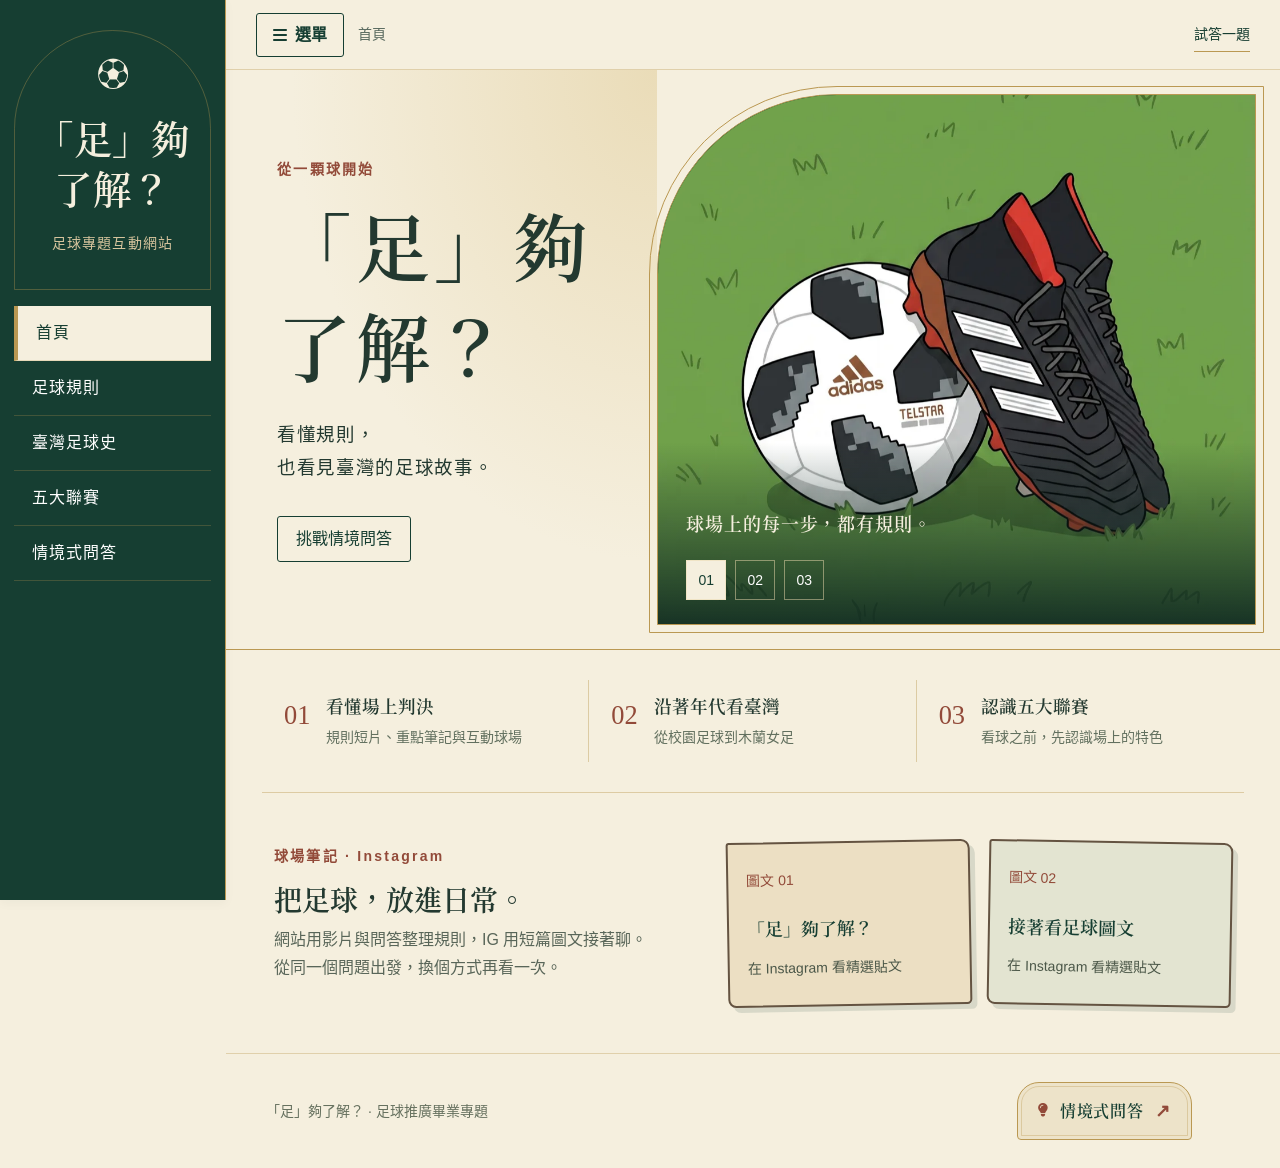
==== docs/index.html @ 2386d9ee "Add files via upload" ====
<!doctype html><html lang="zh-Hant"><head><meta charset="utf-8"><meta name="viewport" content="width=device-width, initial-scale=1"><meta name="description" content="「足」夠了解？足球專題互動網站：規則影片、互動球場、臺灣足球史、五大聯賽與情境式問答。"><meta name="theme-color" content="#163e32"><title>「足」夠了解？｜足球專題互動網站</title><link rel="icon" type="image/svg+xml" href="data:image/svg+xml,%3Csvg xmlns='http://www.w3.org/2000/svg' viewBox='0 0 32 32'%3E%3Crect width='32' height='32' rx='8' fill='%23163e32'/%3E%3Ccircle cx='16' cy='16' r='11' fill='%23f5efde'/%3E%3Cpath d='m16 10 6 4-2 7h-8l-2-7z' fill='%23163e32'/%3E%3C/svg%3E"><link rel="stylesheet" href="assets/bootstrap.min.css"><link rel="stylesheet" href="assets/fontawesome.min.css"><link rel="stylesheet" href="styles.css"></head><body><a class="skip-link" href="#main-content">跳到主要內容</a><div class="d-flex" id="wrapper">
  <div class="bg-football-green text-white shadow-lg" id="sidebar-wrapper" aria-label="主要導覽">
    <a class="sidebar-heading" href="#home"><span class="brand-icon" aria-hidden="true">⚽</span><span class="brand-title">「足」夠<br>了解？</span><span class="brand-caption">足球專題互動網站</span></a>
    <div class="list-group list-group-flush my-3">
      <a href="#home" class="list-group-item list-group-item-action bg-transparent text-white active-nav" onclick="showPage('home')">首頁</a>
      <a href="#rules" class="list-group-item list-group-item-action bg-transparent text-white" onclick="showPage('rules')">足球規則</a>
      <a href="#history" class="list-group-item list-group-item-action bg-transparent text-white" onclick="showPage('history')">臺灣足球史</a>
      <a href="#leagues" class="list-group-item list-group-item-action bg-transparent text-white" onclick="showPage('leagues')">五大聯賽</a>
      <a href="#game" class="list-group-item list-group-item-action bg-transparent text-white" onclick="showPage('game')">情境式問答</a>
    </div>
  </div>
 
  <div id="page-content-wrapper" class="w-100 bg-light-gray relative-wrap">
    
    <nav class="navbar navbar-light bg-white px-3 sticky-top topbar" aria-label="頁面工具">
      <button class="btn btn-outline-success rounded-pill px-4 fw-bold" id="menu-toggle" aria-controls="sidebar-wrapper" aria-expanded="false">
        <i class="fa-solid fa-bars me-2"></i>選單
      </button><span id="pageLabel" class="page-label">首頁</span><a href="#game" class="top-quiz" onclick="showPage('game')">試答一題</a>
    </nav>
 
    <main class="main-content" id="main-content">
      
      <section id="home" class="page-section active">
<div class="home-hero">
  <div class="hero-copy"><span class="eyebrow">從一顆球開始</span><h1>「足」夠<br>了解？</h1><p>看懂規則，<br>也看見臺灣的足球故事。</p><div class="hero-actions"><button class="btn btn-outline-success" onclick="showPage('game')">挑戰情境問答</button></div></div>
  <div class="hero-picture"><div id="heroCarousel" class="carousel slide carousel-fade" data-bs-interval="5500"><div class="carousel-inner">
    <div class="carousel-item active"><img src="assets/hero1.webp" class="hero-slide-image" alt="草地上的黑色球鞋與足球插畫" fetchpriority="high"></div>
    <div class="carousel-item"><img src="assets/hero2.webp" class="hero-slide-image" alt="藍色球鞋踩在足球上的插畫"></div>
    <div class="carousel-item"><img src="assets/hero3.webp" class="hero-slide-image" alt="草地上的白色球門插畫"></div>
  </div></div><div class="hero-caption"><span>球場上的每一步，都有規則。</span><div class="carousel-tools"><div class="carousel-dots"><button data-bs-target="#heroCarousel" data-bs-slide-to="0" class="active" aria-label="首頁圖片 1" aria-current="true">01</button><button data-bs-target="#heroCarousel" data-bs-slide-to="1" aria-label="首頁圖片 2">02</button><button data-bs-target="#heroCarousel" data-bs-slide-to="2" aria-label="首頁圖片 3">03</button></div></div></div></div>
</div>
<div class="home-paths"><a href="#rules" onclick="showPage('rules')"><span class="path-no">01</span><div><h2>看懂場上判決</h2><p>規則短片、重點筆記與互動球場</p></div></a><a href="#history" onclick="showPage('history')"><span class="path-no">02</span><div><h2>沿著年代看臺灣</h2><p>從校園足球到木蘭女足</p></div></a><a href="#leagues" onclick="showPage('leagues')"><span class="path-no">03</span><div><h2>認識五大聯賽</h2><p>看球之前，先認識場上的特色</p></div></a></div>
<div class="ig-bridge"><div><span class="eyebrow">球場筆記 · Instagram</span><h2>把足球，放進日常。</h2><p>網站用影片與問答整理規則，IG 用短篇圖文接著聊。<br>從同一個問題出發，換個方式再看一次。</p></div><div class="ig-links"><a href="https://www.instagram.com/p/DaiGUNulTUC/" target="_blank" rel="noopener noreferrer"><span class="ig-index">圖文 01</span><strong>「足」夠了解？</strong><span>在 Instagram 看精選貼文</span></a><a href="https://www.instagram.com/p/DbLVfuPE6cw/" target="_blank" rel="noopener noreferrer"><span class="ig-index">圖文 02</span><strong>接著看足球圖文</strong><span>在 Instagram 看精選貼文</span></a></div></div>
</section>
<section id="rules" class="page-section container-fluid p-4" style="display: none;">
        <div class="section-header hover-float">
          <h2 tabindex="-1" class="fw-bold mb-0 text-white"><i class="fa-solid fa-scale-balanced me-2"></i>足球規則</h2>
        </div>
        
        <p class="section-intro">先看一段影片，再到球場上找出規則的位置。</p><h5 class="fw-bold text-success mb-3 mt-2"><i class="fa-solid fa-photo-film me-2"></i>1 分鐘看懂足球規則</h5>
        
        <div class="accordion mb-5 shadow-sm rounded-4 hover-float" id="videoAccordion">
          
          <div class="accordion-item border-0 border-bottom">
            <h2 class="accordion-header">
              <button class="accordion-button fw-bold text-dark bg-white" type="button" data-bs-toggle="collapse" data-bs-target="#collapseOne">
                <i class="fa-solid fa-map me-2 text-success"></i> 主題一：場地與足球
              </button>
            </h2>
            <div id="collapseOne" class="accordion-collapse collapse show" data-bs-parent="#videoAccordion">
              <div class="accordion-body bg-light-gray p-4">
                <div class="row row-cols-1 row-cols-md-2 row-cols-lg-3 g-3">
                  <div class="col">
                    <div class="card h-100 shadow-sm video-card border-0 rounded-4" role="button" tabindex="0" aria-label="播放 1. 比賽場地" onclick="openVideoModal('1. 比賽場地', '_2Eq6lJ6uBM')">
                      <div class="card-body text-center"><i class="fa-solid fa-play-circle fs-1 text-success mb-2"></i><h6 class="fw-bold mb-0">1. 比賽場地</h6><small class="text-muted">1分鐘看懂足球場</small></div>
                    </div>
                  </div>
                  <div class="col">
                    <div class="card h-100 shadow-sm video-card border-0 rounded-4" role="button" tabindex="0" aria-label="播放 2. 足球" onclick="openVideoModal('2. 足球', 'ewoiMRdSmOo')">
                      <div class="card-body text-center"><i class="fa-solid fa-play-circle fs-1 text-success mb-2"></i><h6 class="fw-bold mb-0">2. 足球</h6><small class="text-muted">這顆球的祕密</small></div>
                    </div>
                  </div>
                </div>
              </div>
            </div>
          </div>

          <div class="accordion-item border-0 border-bottom">
            <h2 class="accordion-header">
              <button class="accordion-button collapsed fw-bold text-dark bg-white" type="button" data-bs-toggle="collapse" data-bs-target="#collapseTwo">
                <i class="fa-solid fa-shirt me-2 text-success"></i> 主題二：球員與裝備
              </button>
            </h2>
            <div id="collapseTwo" class="accordion-collapse collapse" data-bs-parent="#videoAccordion">
              <div class="accordion-body bg-light-gray p-4">
                <div class="row row-cols-1 row-cols-md-2 row-cols-lg-3 g-3">
                  <div class="col"><div class="card h-100 shadow-sm video-card border-0 rounded-4" role="button" tabindex="0" aria-label="播放 3. 球員" onclick="openVideoModal('3. 球員', 'neazaxCd-M4')"><div class="card-body text-center"><i class="fa-solid fa-play-circle fs-1 text-success mb-2"></i><h6 class="fw-bold mb-0">3. 球員</h6><small class="text-muted">新手上場不尷尬</small></div></div></div>
                  <div class="col"><div class="card h-100 shadow-sm video-card border-0 rounded-4" role="button" tabindex="0" aria-label="播放 4. 球員裝備" onclick="openVideoModal('4. 球員裝備', 'XsOPO-wbRqY')"><div class="card-body text-center"><i class="fa-solid fa-play-circle fs-1 text-success mb-2"></i><h6 class="fw-bold mb-0">4. 球員裝備</h6><small class="text-muted">上場穿什麼</small></div></div></div>
                </div>
              </div>
            </div>
          </div>

          <div class="accordion-item border-0 border-bottom">
            <h2 class="accordion-header">
              <button class="accordion-button collapsed fw-bold text-dark bg-white" type="button" data-bs-toggle="collapse" data-bs-target="#collapseThree">
                <i class="fa-solid fa-stopwatch me-2 text-success"></i> 主題三：裁判與時間
              </button>
            </h2>
            <div id="collapseThree" class="accordion-collapse collapse" data-bs-parent="#videoAccordion">
              <div class="accordion-body bg-light-gray p-4">
                <div class="row row-cols-1 row-cols-md-2 row-cols-lg-3 g-3">
                  <div class="col"><div class="card h-100 shadow-sm video-card border-0 rounded-4" role="button" tabindex="0" aria-label="播放 5. 裁判" onclick="openVideoModal('5. 裁判', 'mAEIoRm60z4')"><div class="card-body text-center"><i class="fa-solid fa-play-circle fs-1 text-success mb-2"></i><h6 class="fw-bold mb-0">5. 裁判</h6><small class="text-muted">足球判官新規定</small></div></div></div>
                  <div class="col"><div class="card h-100 shadow-sm video-card border-0 rounded-4" role="button" tabindex="0" aria-label="播放 6. 其他賽事執法人員" onclick="openVideoModal('6. 其他賽事執法人員', 'raYIKsclevo')"><div class="card-body text-center"><i class="fa-solid fa-play-circle fs-1 text-success mb-2"></i><h6 class="fw-bold mb-0">6. 其他執法人員</h6><small class="text-muted">超級智囊團</small></div></div></div>
                  <div class="col"><div class="card h-100 shadow-sm video-card border-0 rounded-4" role="button" tabindex="0" aria-label="播放 7. 比賽時間" onclick="openVideoModal('7. 比賽時間', 'Qyk5Wv8RpJg')"><div class="card-body text-center"><i class="fa-solid fa-play-circle fs-1 text-success mb-2"></i><h6 class="fw-bold mb-0">7. 比賽時間</h6><small class="text-muted">不只 90 分鐘？</small></div></div></div>
                </div>
              </div>
            </div>
          </div>

          <div class="accordion-item border-0 border-bottom">
            <h2 class="accordion-header">
              <button class="accordion-button collapsed fw-bold text-dark bg-white" type="button" data-bs-toggle="collapse" data-bs-target="#collapseFour">
                <i class="fa-solid fa-trophy me-2 text-success"></i> 主題四：比賽進行與勝負
              </button>
            </h2>
            <div id="collapseFour" class="accordion-collapse collapse" data-bs-parent="#videoAccordion">
              <div class="accordion-body bg-light-gray p-4">
                <div class="row row-cols-1 row-cols-md-2 row-cols-lg-3 g-3">
                  <div class="col"><div class="card h-100 shadow-sm video-card border-0 rounded-4" role="button" tabindex="0" aria-label="播放 8. 開始與重開比賽" onclick="openVideoModal('8. 開始與重開比賽', 'AP3VnRGNn5c')"><div class="card-body text-center"><i class="fa-solid fa-play-circle fs-1 text-success mb-2"></i><h6 class="fw-bold mb-0">8. 重開比賽</h6><small class="text-muted">足球怎麼開始</small></div></div></div>
                  <div class="col"><div class="card h-100 shadow-sm video-card border-0 rounded-4" role="button" tabindex="0" aria-label="播放 9. 球在比賽中及外" onclick="openVideoModal('9. 球在比賽中及外', 'HsHl4lugo6k')"><div class="card-body text-center"><i class="fa-solid fa-play-circle fs-1 text-success mb-2"></i><h6 class="fw-bold mb-0">9. 判定出界</h6><small class="text-muted">這球出界了沒？</small></div></div></div>
                  <div class="col"><div class="card h-100 shadow-sm video-card border-0 rounded-4" role="button" tabindex="0" aria-label="播放 10. 決定勝負" onclick="openVideoModal('10. 決定勝負', 'kEPbnlkJhuY')"><div class="card-body text-center"><i class="fa-solid fa-play-circle fs-1 text-success mb-2"></i><h6 class="fw-bold mb-0">10. 決定勝負</h6><small class="text-muted">刺激 PK 大戰</small></div></div></div>
                </div>
              </div>
            </div>
          </div>

          <div class="accordion-item border-0 border-bottom">
            <h2 class="accordion-header">
              <button class="accordion-button collapsed fw-bold text-dark bg-white" type="button" data-bs-toggle="collapse" data-bs-target="#collapseFive">
                <i class="fa-solid fa-hand-paper me-2 text-success"></i> 主題五：越位與犯規
              </button>
            </h2>
            <div id="collapseFive" class="accordion-collapse collapse" data-bs-parent="#videoAccordion">
              <div class="accordion-body bg-light-gray p-4">
                <div class="row row-cols-1 row-cols-md-2 row-cols-lg-3 g-3">
                  <div class="col"><div class="card h-100 shadow-sm video-card border-0 rounded-4" role="button" tabindex="0" aria-label="播放 11. 越位" onclick="openVideoModal('11. 越位', 'AI_DgLz_jFY')"><div class="card-body text-center"><i class="fa-solid fa-play-circle fs-1 text-success mb-2"></i><h6 class="fw-bold mb-0">11. 越位</h6><small class="text-muted">挑戰最難規則</small></div></div></div>
                  <div class="col"><div class="card h-100 shadow-sm video-card border-0 rounded-4" role="button" tabindex="0" aria-label="播放 12. 犯規及不正當行為" onclick="openVideoModal('12. 犯規及不正當行為', 'qVHbpXZaw1w')"><div class="card-body text-center"><i class="fa-solid fa-play-circle fs-1 text-success mb-2" aria-hidden="true"></i><h6 class="fw-bold mb-0">12. 犯規及不正當行為</h6><small class="text-muted">犯規與紅黃牌</small></div></div></div>
                </div>
              </div>
            </div>
          </div>

          <div class="accordion-item border-0 rounded-4">
            <h2 class="accordion-header">
              <button class="accordion-button collapsed fw-bold text-dark bg-white" type="button" data-bs-toggle="collapse" data-bs-target="#collapseSix">
                <i class="fa-solid fa-bullseye me-2 text-success"></i> 主題六：定點球與重啟
              </button>
            </h2>
            <div id="collapseSix" class="accordion-collapse collapse" data-bs-parent="#videoAccordion">
              <div class="accordion-body bg-light-gray p-4">
                <div class="row row-cols-1 row-cols-md-2 row-cols-lg-3 g-3">
                  <div class="col"><div class="card h-100 shadow-sm video-card border-0 rounded-4" role="button" tabindex="0" aria-label="播放 13. 自由球" onclick="openVideoModal('13. 自由球', 'Zl8kivUPk8E')"><div class="card-body text-center"><i class="fa-solid fa-play-circle fs-1 text-success mb-2" aria-hidden="true"></i><h6 class="fw-bold mb-0">13. 自由球</h6><small class="text-muted">直接與間接自由球</small></div></div></div>
                  <div class="col"><div class="card h-100 shadow-sm video-card border-0 rounded-4" role="button" tabindex="0" aria-label="播放 14. 罰球點球" onclick="openVideoModal('14. 罰球點球', 'W3KJwuEmz2k')"><div class="card-body text-center"><i class="fa-solid fa-play-circle fs-1 text-success mb-2" aria-hidden="true"></i><h6 class="fw-bold mb-0">14. 罰球點球</h6><small class="text-muted">禁區內的判決</small></div></div></div>
                  <div class="col"><div class="card h-100 shadow-sm video-card border-0 rounded-4" role="button" tabindex="0" aria-label="播放 15. 擲球入場" onclick="openVideoModal('15. 擲球入場', 'SMiKiETswpM')"><div class="card-body text-center"><i class="fa-solid fa-play-circle fs-1 text-success mb-2" aria-hidden="true"></i><h6 class="fw-bold mb-0">15. 擲球入場</h6><small class="text-muted">邊線外重新開球</small></div></div></div>
                  <div class="col"><div class="card h-100 shadow-sm video-card border-0 rounded-4" role="button" tabindex="0" aria-label="播放 16. 球門球" onclick="openVideoModal('16. 球門球', 'FejpZNqzoKg')"><div class="card-body text-center"><i class="fa-solid fa-play-circle fs-1 text-success mb-2" aria-hidden="true"></i><h6 class="fw-bold mb-0">16. 球門球</h6><small class="text-muted">球門區的重啟</small></div></div></div>
                  <div class="col"><div class="card h-100 shadow-sm video-card border-0 rounded-4" role="button" tabindex="0" aria-label="播放 17. 角球" onclick="openVideoModal('17. 角球', 'r2MOkjPDzyY')"><div class="card-body text-center"><i class="fa-solid fa-play-circle fs-1 text-success mb-2" aria-hidden="true"></i><h6 class="fw-bold mb-0">17. 角球</h6><small class="text-muted">角球區的進攻</small></div></div></div>
                </div>
              </div>
            </div>
          </div>
          
        </div>

        <h5 id="interactive-pitch" tabindex="-1" class="fw-bold text-success mb-4 mt-5"><i class="fa-solid fa-map-location-dot me-2"></i>互動球場：點選位置，看看規則</h5>
        <div class="row g-4 align-items-center mb-5 hover-float">
          <div class="col-lg-7">
            <div class="pitch-container shadow-sm rounded-4 overflow-hidden border border-4 border-white position-relative" style="background-color: var(--football-green);">
              <svg viewBox="0 0 120 80" class="w-100 h-100" style="display: block;">
                <rect x="2" y="2" width="116" height="76" fill="rgba(255,255,255,0.05)" stroke="white" stroke-width="0.5" class="interactive-zone" data-zone="touchline"/>
                <line x1="60" y1="2" x2="60" y2="78" stroke="white" stroke-width="0.5" />
                <circle cx="60" cy="40" r="9.15" fill="rgba(255,255,255,0.15)" stroke="white" stroke-width="0.5" class="interactive-zone" data-zone="center-circle" />
                <circle cx="60" cy="40" r="0.5" fill="white" />
                <rect x="2" y="20" width="16.5" height="40" fill="rgba(255,255,255,0.1)" stroke="white" stroke-width="0.5" class="interactive-zone" data-zone="penalty-area" />
                <rect x="2" y="31" width="5.5" height="18" fill="rgba(255,255,255,0.2)" stroke="white" stroke-width="0.5" class="interactive-zone" data-zone="goal-area" />
                <circle cx="11" cy="40" r="0.5" fill="white" />
                <path d="M 18.5 31.5 A 9.15 9.15 0 0 1 18.5 48.5" fill="rgba(255,255,255,0.08)" stroke="white" stroke-width="0.5" class="interactive-zone" data-zone="penalty-arc" />
                <rect x="101.5" y="20" width="16.5" height="40" fill="rgba(255,255,255,0.1)" stroke="white" stroke-width="0.5" class="interactive-zone" data-zone="penalty-area" />
                <rect x="112.5" y="31" width="5.5" height="18" fill="rgba(255,255,255,0.2)" stroke="white" stroke-width="0.5" class="interactive-zone" data-zone="goal-area" />
                <circle cx="109" cy="40" r="0.5" fill="white" />
                <path d="M 101.5 31.5 A 9.15 9.15 0 0 0 101.5 48.5" fill="rgba(255,255,255,0.08)" stroke="white" stroke-width="0.5" class="interactive-zone" data-zone="penalty-arc" />
                <path d="M 2 5 A 3 3 0 0 0 5 2" fill="rgba(255,255,255,0.2)" stroke="white" stroke-width="0.5" class="interactive-zone" data-zone="corner" />
                <path d="M 115 2 A 3 3 0 0 0 118 5" fill="rgba(255,255,255,0.2)" stroke="white" stroke-width="0.5" class="interactive-zone" data-zone="corner" />
                <path d="M 118 75 A 3 3 0 0 0 115 78" fill="rgba(255,255,255,0.2)" stroke="white" stroke-width="0.5" class="interactive-zone" data-zone="corner" />
                <path d="M 5 78 A 3 3 0 0 0 2 75" fill="rgba(255,255,255,0.2)" stroke="white" stroke-width="0.5" class="interactive-zone" data-zone="corner" />
                
                <circle cx="5" cy="40" r="3" class="interactive-zone player-node node-gk" data-zone="goalkeeper" />
                <circle cx="25" cy="40" r="3" class="interactive-zone player-node node-def" data-zone="defender" />
                <circle cx="25" cy="20" r="3" class="interactive-zone player-node node-def" data-zone="defender" />
                <circle cx="25" cy="60" r="3" class="interactive-zone player-node node-def" data-zone="defender" />
                <circle cx="45" cy="40" r="3" class="interactive-zone player-node node-mid" data-zone="midfielder" />
                <circle cx="45" cy="20" r="3" class="interactive-zone player-node node-mid" data-zone="midfielder" />
                <circle cx="45" cy="60" r="3" class="interactive-zone player-node node-mid" data-zone="midfielder" />
                <circle cx="75" cy="40" r="3" class="interactive-zone player-node node-fwd" data-zone="forward" />
                <circle cx="70" cy="25" r="3" class="interactive-zone player-node node-fwd" data-zone="forward" />
                <circle cx="70" cy="55" r="3" class="interactive-zone player-node node-fwd" data-zone="forward" />
                <circle cx="60" cy="78" r="3" class="interactive-zone player-node node-referee" data-zone="referee" />
              </svg>
            </div>
          </div>
          <div class="col-lg-5">
            <div class="card border-0 shadow-sm rounded-4 h-100 bg-white" style="min-height: 300px;">
              <div class="card-body p-4 p-md-5 d-flex flex-column justify-content-center text-center transition-all" id="pitchInfoCard">
                <i class="fa-solid fa-hand-pointer text-success mb-3 pulse-icon" style="font-size: 3.5rem; opacity: 0.6;"></i>
                <h4 class="fw-bold text-dark mb-3">點擊解鎖專屬規則影音</h4>
                <p class="text-muted">點擊左側球場任意區域，我不僅會告訴你規則，還會為你準備好對應的解析影片喔！</p>
              </div>
            </div>
          </div>
        </div>

        <div class="d-flex justify-content-end mt-5 pt-3 border-top border-success border-opacity-25">
          <button class="btn btn-outline-success btn-lg rounded-pill px-5 fw-bold shadow-sm hover-float" onclick="showPage('history')">
            前往：臺灣足球史 
          </button>
        </div>
      </section>
 
      <section id="history" class="page-section container-fluid p-4" style="display: none;">
        <div class="section-header hover-float">
          <h2 tabindex="-1" class="fw-bold mb-0 text-white"><i class="fa-solid fa-clock-rotate-left me-2"></i>臺灣足球史</h2>
        </div>

        <p class="section-intro">沿著五個時期，看看足球如何走進臺灣人的生活。</p><div class="source-note">主要參考：林欣楷，《我們的足球夢：從日治到戰後，臺灣百年足球記憶》，2022。<a href="https://www.cite.com.tw/book?id=94038" target="_blank" rel="noopener noreferrer">書籍資訊</a></div><h5 class="fw-bold text-success mb-4 mt-2"><i class="fa-solid fa-shoe-prints me-2"></i>歷史重大里程碑與影音紀事</h5>
        <div class="vertical-timeline mb-5">
          
          <div class="timeline-item left">
            <div class="timeline-content shadow-sm border-top border-success border-4 hover-float">
              <h4 class="text-success fw-bold">1910 - 1920年代</h4>
              <p class="fw-bold fs-5 mb-1">校園足球的傳入與萌芽</p>
              <p class="text-muted mb-3">松岡正男成立蹴球部、宣教士萬榮華引進足球，校園間的賽事逐漸增加。</p>
              <button class="btn btn-sm btn-outline-success rounded-pill px-3 mb-3" onclick="showHistoryDetails('era1')">查看歷史年表 </button>
              
              <div class="border-top border-success border-opacity-25 pt-3">
                <h6 class="fw-bold text-dark mb-2 fs-6"><i class="fa-solid fa-film text-danger me-1"></i> 本期影音紀事</h6>
                <div class="video-ribbon">
                  <button class="btn btn-outline-success btn-sm history-video" aria-label="播放 1. 百年夢" onclick="openVideoModal('1. 百年夢', 'Mvbyi7tiuA4')"><i class="fa-solid fa-play-circle" aria-hidden="true"></i>1. 百年夢</button>
                  <button class="btn btn-outline-success btn-sm history-video" aria-label="播放 2. 台韓大戰" onclick="openVideoModal('2. 台韓大戰', 'wTyeOyf4XCg')"><i class="fa-solid fa-play-circle" aria-hidden="true"></i>2. 台韓大戰</button>
                  <button class="btn btn-outline-success btn-sm history-video" aria-label="播放 3. 黃金年代" onclick="openVideoModal('3. 黃金年代', '4qjJQBzorb8')"><i class="fa-solid fa-play-circle" aria-hidden="true"></i>3. 黃金年代</button>
                </div>
              </div>
            </div>
          </div>
          
          <div class="timeline-item right">
            <div class="timeline-content shadow-sm border-top border-success border-4 hover-float">
              <h4 class="text-success fw-bold">1930 - 1945年</h4>
              <p class="fw-bold fs-5 mb-1">日治時期的巔峰與戰時體制</p>
              <p class="text-muted mb-3">全島蹴球大會開打，長榮中學進軍「足球甲子園」，足球也受到戰時體制影響。</p>
              <button class="btn btn-sm btn-outline-success rounded-pill px-3 mb-3" onclick="showHistoryDetails('era2')">查看歷史年表 </button>
              
              <div class="border-top border-success border-opacity-25 pt-3">
                <h6 class="fw-bold text-dark mb-2 fs-6"><i class="fa-solid fa-film text-danger me-1"></i> 本期影音紀事</h6>
                <div class="video-ribbon">
                  <button class="btn btn-outline-success btn-sm history-video" aria-label="播放 4. 球場台灣魂" onclick="openVideoModal('4. 球場台灣魂', 'SvvwGD7Wg6k')"><i class="fa-solid fa-play-circle" aria-hidden="true"></i>4. 球場台灣魂</button>
                  <button class="btn btn-outline-success btn-sm history-video" aria-label="播放 5. 遠征日本" onclick="openVideoModal('5. 遠征日本', 'Ed6ZoTpK13M')"><i class="fa-solid fa-play-circle" aria-hidden="true"></i>5. 遠征日本</button>
                </div>
              </div>
            </div>
          </div>
          
          <div class="timeline-item left">
            <div class="timeline-content shadow-sm border-top border-success border-4 hover-float">
              <h4 class="text-success fw-bold">1946 - 1960年代</h4>
              <p class="fw-bold fs-5 mb-1">戰後初期與港腳金牌時代</p>
              <p class="text-muted mb-3">省運會衝突爆發，徵召香港球員組成「港台聯軍」蟬聯亞運金牌與默迪卡盃。</p>
              <button class="btn btn-sm btn-outline-success rounded-pill px-3 mb-3" onclick="showHistoryDetails('era3')">查看歷史年表 </button>
              
              <div class="border-top border-success border-opacity-25 pt-3">
                <h6 class="fw-bold text-dark mb-2 fs-6"><i class="fa-solid fa-film text-danger me-1"></i> 本期影音紀事</h6>
                <div class="video-ribbon">
                  <button class="btn btn-outline-success btn-sm history-video" aria-label="播放 6. 戰後餘生" onclick="openVideoModal('6. 戰後餘生', 'KVFraKZENtY')"><i class="fa-solid fa-play-circle" aria-hidden="true"></i>6. 戰後餘生</button>
                  <span class="planned-video" aria-label="影片準備中">7. 亞洲足球王國<small>影片準備中</small></span>
                  <span class="planned-video" aria-label="影片準備中">8. 亞運金牌秘密<small>影片準備中</small></span>
                  <span class="planned-video" aria-label="影片準備中">9. 華僑外交傳奇<small>影片準備中</small></span>
                  <span class="planned-video" aria-label="影片準備中">10. 迷彩魂<small>影片準備中</small></span>
                  <span class="planned-video" aria-label="影片準備中">11. 生存戰<small>影片準備中</small></span>
                  <span class="planned-video" aria-label="影片準備中">12. 1967狂熱<small>影片準備中</small></span>
                </div>
              </div>
            </div>
          </div>
          
          <div class="timeline-item right">
            <div class="timeline-content shadow-sm border-top border-success border-4 hover-float">
              <h4 class="text-success fw-bold">1970 - 1980年代</h4>
              <p class="fw-bold fs-5 mb-1">外交轉折與木蘭奇蹟</p>
              <p class="text-muted mb-3">外交困局開啟大洋洲流浪時期；木蘭女足亞洲盃三連霸，震撼國際足壇。</p>
              <button class="btn btn-sm btn-outline-success rounded-pill px-3 mb-3" onclick="showHistoryDetails('era4')">查看歷史年表 </button>
              
              <div class="border-top border-success border-opacity-25 pt-3">
                <h6 class="fw-bold text-dark mb-2 fs-6"><i class="fa-solid fa-film text-danger me-1"></i> 本期影音紀事</h6>
                <div class="video-ribbon">
                  <span class="planned-video" aria-label="影片準備中">13. 外交流浪記<small>影片準備中</small></span>
                  <span class="planned-video" aria-label="影片準備中">14. 彩色世界盃<small>影片準備中</small></span>
                  <span class="planned-video" aria-label="影片準備中">15. 木蘭傳奇<small>影片準備中</small></span>
                  <span class="planned-video" aria-label="影片準備中">16. 榮譽或生計<small>影片準備中</small></span>
                </div>
              </div>
            </div>
          </div>
          
          <div class="timeline-item left">
            <div class="timeline-content shadow-sm border-top border-success border-4 hover-float">
              <h4 class="text-success fw-bold">1990年代至今</h4>
              <p class="fw-bold fs-5 mb-1">全球化潮流與俱樂部崛起</p>
              <p class="text-muted mb-3">重返亞足聯，海歸球員開啟全新職業化風潮，基層社區經營興起。</p>
              <button class="btn btn-sm btn-outline-success rounded-pill px-3 mb-3" onclick="showHistoryDetails('era5')">查看歷史年表 </button>
              
              <div class="border-top border-success border-opacity-25 pt-3">
                <h6 class="fw-bold text-dark mb-2 fs-6"><i class="fa-solid fa-film text-danger me-1"></i> 本期影音紀事</h6>
                <div class="video-ribbon">
                  <span class="planned-video" aria-label="影片準備中">17. 2002世界盃<small>影片準備中</small></span>
                  <span class="planned-video" aria-label="影片準備中">18. 沙漠到綠洲<small>影片準備中</small></span>
                  <span class="planned-video" aria-label="影片準備中">19. 足球在地化<small>影片準備中</small></span>
                  <span class="planned-video" aria-label="影片準備中">20. 破除沙漠標籤<small>影片準備中</small></span>
                </div>
              </div>
            </div>
          </div>
          
        </div>

        <div class="d-flex justify-content-between mt-5 pt-3 border-top border-success border-opacity-25">
          <button class="btn btn-light btn-lg rounded-pill px-4 fw-bold shadow-sm hover-float" onclick="showPage('rules')">
             上一頁
          </button>
          <button class="btn btn-outline-success btn-lg rounded-pill px-5 fw-bold shadow-sm hover-float" onclick="showPage('leagues')">
            前往：五大聯賽 
          </button>
        </div>
      </section>
 
      <!-- ================= 分頁 3：五大聯賽 (推廣地圖升級版) ================= -->
      <section id="leagues" class="page-section container-fluid p-4" style="display: none;">
        <div class="section-header hover-float fade-up-element">
          <h2 tabindex="-1" class="fw-bold mb-0 text-white"><i class="fa-solid fa-earth-europe me-2"></i>歐洲五大聯賽推廣地圖</h2>
        </div>
        
        <!-- 聯賽入坑指南：互動標籤頁 -->
        <h5 class="fw-bold text-success mb-3 fade-up-element"><i class="fa-solid fa-magnifying-glass me-2"></i>一分鐘入坑指南：視覺化聯賽特點</h5>
        <p class="text-muted mb-4 fade-up-element">點擊下方聯賽標籤，解鎖專屬的「一分鐘帶你入坑」影音解析與聯賽特色！</p>
        
        <div class="card border-0 shadow-lg rounded-4 overflow-hidden mb-5 fade-up-element bg-white">
          <!-- 標籤導覽列 -->
          <ul class="nav nav-pills nav-fill bg-dark p-2" id="leagueTabs" role="tablist">
            <li class="nav-item" role="presentation">
              <button class="nav-link active fw-bold rounded-pill text-white" id="intro-tab" data-bs-toggle="tab" data-bs-target="#intro" type="button" role="tab"><i class="fa-solid fa-globe me-1"></i> 五大聯賽總覽</button>
            </li>
            <li class="nav-item" role="presentation">
              <button class="nav-link fw-bold rounded-pill text-white" id="premier-tab" data-bs-toggle="tab" data-bs-target="#premier" type="button" role="tab">英格蘭 (英超)</button>
            </li>
            <li class="nav-item" role="presentation">
              <button class="nav-link fw-bold rounded-pill text-white" id="laliga-tab" data-bs-toggle="tab" data-bs-target="#laliga" type="button" role="tab">西班牙 (西甲)</button>
            </li>
            <li class="nav-item" role="presentation">
              <button class="nav-link fw-bold rounded-pill text-white" id="bundesliga-tab" data-bs-toggle="tab" data-bs-target="#bundesliga" type="button" role="tab">德國 (德甲)</button>
            </li>
            <li class="nav-item" role="presentation">
              <button class="nav-link fw-bold rounded-pill text-white" id="seriea-tab" data-bs-toggle="tab" data-bs-target="#seriea" type="button" role="tab">義大利 (義甲)</button>
            </li>
            <li class="nav-item" role="presentation">
              <button class="nav-link fw-bold rounded-pill text-white" id="ligue1-tab" data-bs-toggle="tab" data-bs-target="#ligue1" type="button" role="tab">法國 (法甲)</button>
            </li>
          </ul>

          <!-- 標籤頁內容區 -->
          <div class="tab-content p-4 p-md-5" id="leagueTabContent">
            
            <!-- 總覽 -->
            <div class="tab-pane fade show active" id="intro" role="tabpanel">
              <div class="row align-items-center">
                <div class="col-md-5 text-center mb-4 mb-md-0">
                  <div class="rounded-circle bg-success bg-opacity-10 d-flex align-items-center justify-content-center mx-auto" style="width: 200px; height: 200px;">
                    <i class="fa-solid fa-map-location-dot text-success" style="font-size: 5rem;"></i>
                  </div>
                </div>
                <div class="col-md-7">
                  <h3 class="fw-bold text-dark mb-3">足球小白必看的歐洲五大聯賽</h3>
                  <p class="fs-5 text-muted lh-lg">五大聯賽指英格蘭、西班牙、德國、義大利與法國的頂級男子足球聯賽。先選一個聯賽，試著留意球隊如何推進、搶回球權，以及創造射門。各隊的踢法也會隨教練與球員不同。</p>
                  <button class="btn btn-success mt-3" onclick="openVideoModal('五大聯賽總覽', 'vktjlaI_xu4')"><i class="fa-solid fa-play-circle me-2" aria-hidden="true"></i>觀看五大聯賽總覽</button>
                </div>
              </div>
            </div>

            <!-- 英超 -->
            <div class="tab-pane fade" id="premier" role="tabpanel">
              <div class="row align-items-center">
                <div class="col-md-5 text-center mb-4 mb-md-0">
                  <div class="league-seal">英超</div>
                </div>
                <div class="col-md-7">
                  <h3 class="fw-bold text-dark mb-2">英格蘭超級聯賽 (Premier League)</h3>
                  <span class="badge bg-danger fs-6 mb-3 px-3 py-2 rounded-pill">接球空間 · 攻防轉換</span>
                  <p class="text-muted lh-base">看英超時，可以留意球員在接球前如何找空間，以及失去球權後的逼搶。從邊路突破、快速反擊到定位球，不同球隊有不同的進攻方法。</p>
                  <div class="alert alert-light border-0 rounded-3 mb-4"><i class="fa-solid fa-star text-warning me-2"></i> <b>代表球星：</b>進球機器 哈蘭德、創造大師 費爾南德斯</div>
                  <button class="btn btn-success mt-3" onclick="openVideoModal('英超介紹', 'ikM-KCzl1wQ')"><i class="fa-solid fa-play-circle me-2" aria-hidden="true"></i>觀看英超介紹</button>
                </div>
              </div>
            </div>

            <!-- 西甲 -->
            <div class="tab-pane fade" id="laliga" role="tabpanel">
              <div class="row align-items-center">
                <div class="col-md-5 text-center mb-4 mb-md-0">
                  <div class="league-seal">西甲</div>
                </div>
                <div class="col-md-7">
                  <h3 class="fw-bold text-dark mb-2">西班牙甲級聯賽 (La Liga)</h3>
                  <span class="badge bg-danger fs-6 mb-3 px-3 py-2 rounded-pill">控球節奏 · 邊路突破</span>
                  <p class="text-muted lh-base">看西甲時，可以留意中場如何透過短傳調整節奏，邊鋒又如何用假動作、變速和內切製造空間。皇家馬德里與巴塞隆納的交手稱為「國家德比」。</p>
                  <div class="alert alert-light border-0 rounded-3 mb-4"><i class="fa-solid fa-star text-warning me-2"></i> <b>代表球星：</b>頂尖前鋒 姆巴佩、天才少年 亞馬爾</div>
                  <button class="btn btn-success mt-3" onclick="openVideoModal('西甲介紹', '2vh6gLm6Rmc')"><i class="fa-solid fa-play-circle me-2" aria-hidden="true"></i>觀看西甲介紹</button>
                </div>
              </div>
            </div>

            <!-- 德甲 -->
            <div class="tab-pane fade" id="bundesliga" role="tabpanel">
              <div class="row align-items-center">
                <div class="col-md-5 text-center mb-4 mb-md-0">
                  <div class="league-seal">德甲</div>
                </div>
                <div class="col-md-7">
                  <h3 class="fw-bold text-dark mb-2">德國甲級聯賽 (Bundesliga)</h3>
                  <span class="badge bg-danger fs-6 mb-3 px-3 py-2 rounded-pill">快速推進 · 前場跑位</span>
                  <p class="text-muted lh-base">看德甲時，可以留意搶回球權後的快速推進、前鋒的跑位，以及守門員如何參與後場傳球。拜仁慕尼黑與多特蒙德都是常見的入門觀賽選擇。</p>
                  <div class="alert alert-light border-0 rounded-3 mb-4"><i class="fa-solid fa-star text-warning me-2"></i> <b>代表球星：</b>頂尖神射手 哈里·凱恩</div>
                  <button class="btn btn-success mt-3" onclick="openVideoModal('德甲介紹', '-sQf5PtxS1I')"><i class="fa-solid fa-play-circle me-2" aria-hidden="true"></i>觀看德甲介紹</button>
                </div>
              </div>
            </div>

            <!-- 義甲 -->
            <div class="tab-pane fade" id="seriea" role="tabpanel">
              <div class="row align-items-center">
                <div class="col-md-5 text-center mb-4 mb-md-0">
                  <div class="league-seal">義甲</div>
                </div>
                <div class="col-md-7">
                  <h3 class="fw-bold text-dark mb-2">義大利甲級聯賽 (Serie A)</h3>
                  <span class="badge bg-danger fs-6 mb-3 px-3 py-2 rounded-pill">防線站位 · 插上進攻</span>
                  <p class="text-muted lh-base">看義甲時，可以留意防線的站位、盯人與補位；進攻端則觀察邊後衛插上、中場前進，以及前鋒如何拉開防守。戰術安排會隨球隊與對手調整。</p>
                  <div class="alert alert-light border-0 rounded-3 mb-4"><i class="fa-solid fa-star text-warning me-2"></i> <b>代表球星：</b>邊路推進 萊奧、盤帶與傳球 耶爾德茲</div>
                  <button class="btn btn-success mt-3" onclick="openVideoModal('義甲介紹', 'ykQ1CmBEgk0')"><i class="fa-solid fa-play-circle me-2" aria-hidden="true"></i>觀看義甲介紹</button>
                </div>
              </div>
            </div>

            <!-- 法甲 -->
            <div class="tab-pane fade" id="ligue1" role="tabpanel">
              <div class="row align-items-center">
                <div class="col-md-5 text-center mb-4 mb-md-0">
                  <div class="league-seal">法甲</div>
                </div>
                <div class="col-md-7">
                  <h3 class="fw-bold text-dark mb-2">法國甲級聯賽 (Ligue 1)</h3>
                  <span class="badge bg-danger fs-6 mb-3 px-3 py-2 rounded-pill">一對一 · 位置流動</span>
                  <p class="text-muted lh-base">看法甲時，可以留意邊路的一對一、對抗後如何護球，以及年輕球員的跑位。以登貝萊為例，左右腳都能處理球，讓防守者難以預測他要走外線還是內切。</p>
                  <div class="alert alert-light border-0 rounded-3 mb-4"><i class="fa-solid fa-star text-warning me-2"></i> <b>代表新銳：</b>速度極快 登貝萊、年輕新銳 巴爾科拉</div>
                  <button class="btn btn-success mt-3" onclick="openVideoModal('法甲介紹', 'kr-rPsLtphQ')"><i class="fa-solid fa-play-circle me-2" aria-hidden="true"></i>觀看法甲介紹</button>
                </div>
              </div>
            </div>

          </div>
        </div>
 
<div class="watch-guide"><h3>想看比賽，要去哪裡找？</h3><p>轉播權與方案會隨賽季調整。先到平台查詢聯賽與賽程，再確認臺灣地區是否可觀看。</p><div class="d-flex flex-wrap gap-2"><a href="https://eltaott.tv/" target="_blank" rel="noopener noreferrer" class="btn btn-outline-success">愛爾達 ELTA</a><a href="https://www.dazn.com/" target="_blank" rel="noopener noreferrer" class="btn btn-outline-success">DAZN</a></div></div>        <div class="d-flex justify-content-between mt-5 pt-3 border-top border-success border-opacity-25">
          <button class="btn btn-light btn-lg rounded-pill px-4 fw-bold shadow-sm hover-float" onclick="showPage('history')"> 上一頁</button>
          <button class="btn btn-outline-success btn-lg rounded-pill px-5 fw-bold shadow-sm hover-float" onclick="showPage('game')">前往：知識大挑戰 </button>
        </div>
      </section>
 
      <section id="position-details" class="page-section container-fluid p-4" style="display: none;">
        <div class="section-header bg-dark"><h2 tabindex="-1" class="fw-bold mb-0 text-white"><i class="fa-solid fa-user-ninja me-2"></i>球員位置詳情</h2></div>
        <div class="card border-0 shadow-lg rounded-4 overflow-hidden mb-5">
          <div class="row g-0">
            <div class="col-md-5"><img id="posDetailImg" src="" class="img-fluid h-100 object-fit-cover w-100" style="min-height: 300px;"></div>
            <div class="col-md-7 d-flex flex-column justify-content-center p-5 bg-white">
              <h2 id="posDetailTitle" class="fw-bold text-success mb-3"></h2>
              <p id="posDetailDesc" class="fs-5 lh-lg text-secondary mb-4"></p>
              <div class="alert alert-success border-0 rounded-3"><i class="fa-solid fa-star text-warning me-2"></i><span id="posDetailPlayers" class="fw-bold text-dark"></span></div>
            </div>
          </div>
        </div>
        <div class="text-center"><button class="btn btn-dark btn-lg rounded-pill px-5 fw-bold shadow-sm hover-float" onclick="returnToPitch()"> 返回互動球場</button></div>
      </section>
 
      <section id="history-details" class="page-section container-fluid p-4" style="display: none;">
        <div class="section-header bg-dark">
          <h2 tabindex="-1" class="fw-bold mb-0 text-white"><i class="fa-solid fa-book-journal-whills me-2"></i>歷史年表詳細紀事</h2>
        </div>
        <div class="card border-0 shadow-lg rounded-4 overflow-hidden mb-5 bg-white">
          <img id="histDetailImg" src="" class="card-img-top object-fit-cover" style="height: 300px;">
          <div class="card-body p-4 p-md-5">
            <h3 id="histDetailTitle" class="fw-bold text-success mb-4 text-center border-bottom pb-3"></h3>
            <div class="row g-4 mt-2">
              <div class="col-md-4">
                <div class="list-group shadow-sm rounded-4" id="histYearList" style="max-height: 400px; overflow-y: auto;"></div>
              </div>
              <div class="col-md-8">
                <div class="card h-100 border-success border-2 shadow-sm rounded-4 bg-light">
                  <div class="card-body p-4 p-md-5 d-flex flex-column justify-content-center transition-all" id="histEventContent">
                    <div class="text-center text-muted">
                      <i class="fa-solid fa-hand-pointer fs-1 mb-3 pulse-icon text-success"></i>
                      <h4 class="fw-bold">請點擊左側年份</h4>
                      <p>解鎖該年度的詳細歷史事件</p>
                    </div>
                  </div>
                </div>
              </div>
            </div>
          </div>
        </div>
        <div class="text-center">
          <button class="btn btn-dark btn-lg rounded-pill px-5 fw-bold shadow-sm hover-float" onclick="showPage('history')">
             返回歷史時間軸
          </button>
        </div>
      </section>
 
<section id="game" class="page-section container-fluid p-4" style="display:none"><div class="section-header"><span class="eyebrow">輪到你判斷</span><h2>足球情境問答</h2></div><p class="section-intro">從下方抽一張卡。每回合 10 題，答對得 10 分；答完會看到原因。</p><div class="quiz-toolbar"><div><span>進度</span><strong id="currentRoundText">0 / 10</strong></div><div><span>積分</span><strong><span id="currentScoreText">0</span> 分</strong></div><button class="btn btn-outline-success" onclick="startNewGameRound()">重新抽題</button></div><progress id="quizProgress" max="10" value="0" aria-label="已回答題數"></progress><div id="gameArea" class="card-fan-container"></div><div id="quizSummary" hidden></div><nav class="quiz-review-links d-flex flex-wrap justify-content-center gap-2 mt-4" aria-label="問答主題複習"><button class="btn btn-outline-success" onclick="showPage('rules')">複習足球規則</button><button class="btn btn-outline-success" onclick="showPage('leagues')">複習五大聯賽</button><button class="btn btn-outline-success" onclick="showPage('history')">複習臺灣足球史</button></nav></section>
 
    <footer class="site-footer"><span>「足」夠了解？ · 足球推廣畢業專題</span><a class="footer-link" href="#game" onclick="showPage('game')"><i class="fa-solid fa-lightbulb" aria-hidden="true"></i>情境式問答<span aria-hidden="true">↗</span></a></footer></main> </div> </div> <div id="menuBackdrop" hidden></div><button id="backToTopBtn" title="回到頂部"><i class="fa-solid fa-chevron-up"></i></button>
 
<div class="modal fade" id="videoModal" tabindex="-1" aria-labelledby="videoModalTitle">
  <div class="modal-dialog modal-dialog-centered modal-80">
    <div class="modal-content border-0 bg-dark text-white shadow-lg rounded-4">
      <div class="modal-header border-success">
        <h5 class="modal-title fw-bold" id="videoModalTitle">影片標題</h5>
        <button type="button" class="btn-close btn-close-white" data-bs-dismiss="modal" aria-label="關閉影片"></button>
      </div>
      <div class="modal-body p-0" id="videoModalBody">
        </div>
    </div>
  </div>
</div>
 
<div class="modal fade" id="questionModal" tabindex="-1" aria-labelledby="questionModalLabel"><div class="modal-dialog modal-dialog-centered"><div class="modal-content"><div class="modal-header"><h2 id="questionModalLabel" class="modal-title fs-5">情境式問答</h2><button type="button" class="btn-close" data-bs-dismiss="modal" aria-label="稍後作答"></button></div><div class="modal-body p-4"><span id="questionCategory" class="eyebrow"></span><h3 id="questionText" class="mt-3"></h3><div id="optionsContainer" class="quiz-options"><button id="btnOptionA" class="btn btn-outline-success"></button><button id="btnOptionB" class="btn btn-outline-success"></button></div><div id="resultFeedback" hidden aria-live="polite"><h4 id="resultText"></h4><p id="answerExplanation"></p><a id="answerSource" target="_blank" rel="noopener noreferrer">查看相關資料</a></div><button id="nextQuestion" class="btn btn-success mt-3 w-100" hidden>繼續抽題</button></div></div></div></div>
<script src="assets/bootstrap.bundle.min.js"></script><script src="data.js"></script><script src="pitch-data.js"></script><script src="app.js"></script></body></html>
---- docs/styles.css ----
:root{--football-green:#163e32;--football-light:#eddfb9;--ink:#233930;--paper:#f5efde;--gold:#ba9852;--rust:#924a39;--bs-success-rgb:22,62,50;--bs-dark-rgb:22,62,50;--bs-body-color:var(--ink);--bs-body-bg:var(--paper)}
:root{scroll-behavior:auto}*{box-sizing:border-box}body{margin:0;font-family:Arial,'Noto Sans TC','Microsoft JhengHei',sans-serif;font-size:1rem;line-height:1.75;background:var(--paper);color:var(--ink)}h1,h2,h3,.brand-title{font-family:'Noto Serif TC','Songti TC','PMingLiU',serif;line-height:1.35}h1,h2,h3,h4,h5,h6{overflow-wrap:anywhere}h4,h5,h6{line-height:1.55}p{margin-bottom:1.2rem}a{color:var(--football-green);text-underline-offset:4px}button,a[role=button]{touch-action:manipulation}button{line-height:1.5}button:focus-visible,a:focus-visible,[tabindex]:focus-visible{outline:3px solid var(--rust)!important;outline-offset:4px}img{max-width:100%}.skip-link{position:fixed;top:-100px;left:20px;z-index:2000;background:#fff;padding:12px}.skip-link:focus{top:12px}
#wrapper{min-height:100vh}#sidebar-wrapper{position:fixed;inset:0 auto 0 0;width:226px;background:var(--football-green);z-index:1040;display:flex;flex-direction:column;border-right:1px solid var(--gold);padding:30px 14px;overflow-y:auto;transition:transform .2s}.sidebar-heading{display:flex;flex-direction:column;align-items:center;text-decoration:none;color:var(--paper);padding:16px 0 34px!important;border:1px solid #bb98525c;border-radius:100px 100px 0 0}.brand-icon{font-size:2rem}.brand-title{font-size:2.8rem;line-height:1.3;letter-spacing:.1em;text-align:center;margin-top:10px}.brand-caption{font-size:.875rem;letter-spacing:.08em;color:#d6c49d;margin-top:18px}.sidebar-heading:hover{color:#fff}#sidebar-wrapper .list-group-item{border:0!important;border-bottom:1px solid #ba985244!important;padding:13px 18px;border-radius:0;font-size:1rem;font-weight:500;letter-spacing:.07em}#sidebar-wrapper .list-group-item:hover,#sidebar-wrapper .active-nav{background:#f5efde!important;color:var(--football-green)!important;border-left:4px solid var(--gold)!important}#page-content-wrapper{margin-left:226px;min-width:0;background:var(--paper)!important}.topbar{height:70px;background:var(--paper)!important;border-bottom:1px solid #ba98525c;padding-inline:30px!important;display:flex;gap:14px}.page-label{font-size:.875rem;color:#58695e;flex:1}.top-quiz{font-size:.875rem;text-decoration:none;border-bottom:1px solid var(--gold);padding:5px 0}.topbar #menu-toggle{display:inline-flex;align-items:center;min-height:44px;padding:8px 16px!important}.main-content{max-width:1800px;margin:0 auto}.page-section{padding:40px clamp(20px,4vw,64px)!important;animation:page-in .24s ease-out;min-height:calc(100vh - 145px)}#home{padding:0!important}.section-header{padding:20px 0 26px;border-bottom:2px solid var(--gold);margin-bottom:25px;background:transparent!important;position:relative}.section-header h2{color:var(--football-green)!important;font-size:clamp(1.7rem,3vw,2.6rem);font-weight:600}.section-header h2 i{font-size:.7em}.section-intro{font-size:1.125rem;color:#536254;max-width:44rem}.eyebrow{display:block;color:var(--rust);font-size:.875rem;font-weight:600;letter-spacing:.16em;margin-bottom:12px}.home-hero{display:grid;grid-template-columns:minmax(280px,.9fr) minmax(0,1.3fr);min-height:580px;border-bottom:1px solid var(--gold)}.hero-copy{padding:54px clamp(24px,4vw,60px);display:flex;flex-direction:column;align-items:flex-start;justify-content:center;background:radial-gradient(ellipse at top right,#eadcb8 0,transparent 60%)}.hero-copy h1{font-size:clamp(3.5rem,5.8vw,6.5rem);letter-spacing:.06em;font-weight:600;margin:0 0 24px}.hero-copy p{font-size:1.15rem;letter-spacing:.09em;line-height:1.8}.hero-actions{display:flex;flex-wrap:wrap;gap:12px;margin-top:12px}.hero-note{font-size:.875rem;color:#68705d;margin-top:20px}.hero-picture{position:relative;min-width:0;overflow:hidden;background:var(--football-green);border-radius:180px 0 0 0;margin:24px 24px 24px 0;border:1px solid var(--gold);outline:1px solid var(--gold);outline-offset:7px}.hero-picture .carousel,.hero-picture .carousel-inner,.hero-picture .carousel-item{height:100%}.hero-picture .carousel{position:absolute;inset:0}.hero-slide-image{width:100%;height:100%;object-fit:cover;object-position:center 58%;display:block}.hero-caption{position:absolute;inset:auto 0 0;background:linear-gradient(transparent,#102a22eb);color:#f5efde;padding:65px 28px 24px}.hero-caption>span{font-family:'Noto Serif TC','PMingLiU',serif;font-size:1.125rem;letter-spacing:.05em}.carousel-tools{display:flex;justify-content:space-between;align-items:center;gap:14px;margin-top:20px}.carousel-dots{display:flex;gap:9px}.carousel-dots button,#carouselPause{background:transparent;border:1px solid #ecd9ad80;color:#fff;font-size:.875rem;min-height:40px;min-width:40px}.carousel-dots button.active{background:var(--paper);color:var(--football-green)}#carouselPause{padding:6px 12px}.home-paths{display:grid;grid-template-columns:repeat(3,1fr);margin:0 36px;padding:30px 0;border-bottom:1px solid #ba98526b}.home-paths a{display:flex;gap:16px;padding:12px 22px;border-right:1px solid #ba98526b;text-decoration:none;color:var(--ink);align-items:flex-start}.home-paths a:last-child{border:0}.path-no{font-family:Georgia,serif;font-size:1.65rem;color:var(--rust)}.home-paths h2{font-size:1.1rem;line-height:1.6;margin:0 0 5px}.home-paths p{font-size:.875rem;margin:0;color:#62705f}.home-paths a:hover{background:#e9dfc5}.ig-bridge{display:grid;grid-template-columns:1fr 1.2fr;padding:48px 48px;gap:32px;align-items:center}.ig-bridge h2{font-size:1.75rem}.ig-bridge p{color:#596659;font-size:1rem}.ig-links{display:grid;grid-template-columns:1fr 1fr;gap:18px}.ig-links a{display:flex;flex-direction:column;padding:24px 18px;background:#ecdfc3;border:2px solid #645341;border-radius:3px 9px 5px 8px;text-decoration:none;box-shadow:5px 5px 0 #163e3220;transform:rotate(-1deg)}.ig-links a:last-child{background:#e3e4d1;transform:rotate(1deg)}.ig-links a:hover{transform:translateY(-3px)}.ig-index{font-size:.875rem;color:var(--rust);margin-bottom:20px}.ig-links strong{font-family:'Noto Serif TC','PMingLiU',serif;font-size:1.125rem;margin-bottom:12px}.ig-links span:last-child{font-size:.875rem;color:#4b5748}
.btn{font-size:1rem;min-height:44px;border-radius:3px!important;padding:10px 18px;white-space:normal}.btn-sm{font-size:.875rem;padding:8px 14px;min-height:40px}.btn-lg{font-size:1rem;padding:12px 24px!important}.btn-success,.btn-dark{background:var(--football-green)!important;border-color:var(--football-green)!important;color:#fff}.btn-success:hover,.btn-dark:hover{background:#285442!important}.btn-outline-success{color:var(--football-green);border-color:var(--football-green)}.btn-outline-success:hover,.btn-outline-success.active{color:var(--paper);background:var(--football-green);border-color:var(--football-green)}.btn-light{background:#e6dec7;color:var(--ink);border-color:#c6b88e}.text-success{color:var(--football-green)!important}.text-muted,.text-secondary{color:#586659!important}.text-danger{color:var(--rust)!important}.bg-light-gray,.bg-light{background:var(--paper)!important}.bg-football-green{background:var(--football-green)}.rounded-4,.rounded-3{border-radius:6px!important}.shadow,.shadow-sm,.shadow-lg{box-shadow:0 3px 10px #163e320a!important}.card{background:#fcf9ef;border:1px solid #c3b285!important}.accordion-item{border:1px solid #c3b285!important;background:#fcf9ef}.accordion-button{font-size:1.05rem;min-height:62px;background:#fcf9ef!important;color:var(--ink)!important}.accordion-button:not(.collapsed){background:#e8e4d1!important;box-shadow:none}.accordion-button:focus{box-shadow:0 0 0 3px #ba98525c}.accordion-body{padding:24px!important}.video-card{cursor:pointer;transition:background .2s}.video-card:hover{background:#e8e4d1}.video-card .card-body{display:flex;flex-direction:column;justify-content:center;padding:22px 16px}.video-card h6{font-size:1rem}.video-card small{font-size:.875rem}.video-status,.source-note{font-size:.875rem;color:#596659}.source-note{padding:14px 18px;border-left:3px solid var(--gold);background:#eae2cd;margin:0 0 28px}.source-note a{margin-left:12px}.planned-video{display:inline-flex;flex-direction:column;align-items:flex-start;gap:3px;font-size:.875rem;padding:6px 0;color:#596659}.planned-video small{font-size:.875rem;color:#756342}.planned-card{opacity:.8;cursor:default}.planned-card .card-body{min-height:100px}.planned-card small{display:block}.rule-notes{margin:36px 0}.rule-notes h3{font-size:1.5rem;margin-bottom:18px}.rule-note-grid{display:grid;grid-template-columns:repeat(2,1fr);gap:14px}.rule-note{padding:19px 22px;border:1px solid #c3b285;background:#fcf9ef}.rule-note h4{font-size:1.05rem;margin-bottom:8px}.rule-note p{font-size:1rem;margin:0}.rule-reference{font-size:.875rem;margin-top:16px}.pitch-container{aspect-ratio:1.5;min-height:230px;background:linear-gradient(90deg,#1c5441,#2f684d)!important;padding:10px;border:1px solid var(--gold)!important}.interactive-zone{cursor:pointer;transition:fill .2s}.interactive-zone:hover,.interactive-zone.active-zone{fill:#c7a55090!important;stroke:#f9dea0;stroke-width:1.2}.player-node{stroke:#fff;stroke-width:.6;fill:#b9734e}.node-gk{fill:#d1ac57}.node-mid{fill:#cfcab8}.node-ref{fill:#2b3330}.pitch-labels{display:flex;flex-wrap:wrap;gap:8px;margin-top:12px}.pitch-labels button{font-size:.875rem;padding:5px 12px;min-height:40px;border:1px solid #bbab7f;background:transparent;color:var(--ink)}#pitchInfoCard{min-height:280px!important;background:#fcf9ef;padding:24px!important;border:1px solid #c3b285!important;transition:opacity .15s}#pitchInfoCard h4{font-size:1.25rem}#pitchInfoCard p{font-size:1rem}.vertical-timeline{position:relative;padding:16px 0;max-width:1200px;margin-inline:auto}.vertical-timeline::before{content:"";position:absolute;top:0;bottom:0;left:50%;width:2px;transform:translateX(-50%);background:var(--gold)}.timeline-item{position:relative;width:50%;min-width:0;margin-bottom:28px;padding-right:34px}.timeline-item.right{margin-left:50%;padding-right:0;padding-left:34px}.timeline-item:last-child{margin-bottom:0}.timeline-item::before{content:"";position:absolute;top:28px;right:-8px;width:16px;height:16px;border:3px solid var(--football-green);border-radius:50%;background:var(--paper);outline:2px solid var(--gold);z-index:1}.timeline-item.right::before{left:-8px;right:auto}.timeline-item::after{content:"";position:absolute;top:35px;right:0;width:34px;height:1px;background:var(--gold)}.timeline-item.right::after{left:0;right:auto}.timeline-content{height:100%;padding:28px;background:#fcf9ef;border:1px solid #c3b285!important;border-top:3px solid var(--gold)!important;position:relative}.timeline-content h4{font-family:Georgia,'Noto Serif TC','PMingLiU',serif;font-size:1.3rem;color:var(--rust)!important}.timeline-content p.fs-5{font-size:1.125rem!important}.video-ribbon{display:flex;flex-wrap:wrap;gap:12px}.video-ribbon .planned-video{border-bottom:1px solid #d2c4a0}.video-ribbon .planned-video small{font-size:.8rem}.nav-pills{gap:8px;padding:20px!important;background:var(--football-green)!important}.nav-pills .nav-link{font-size:.95rem;min-height:44px;border:1px solid #ba98526b;border-radius:3px!important}.nav-pills .nav-link.active{background:var(--paper);color:var(--football-green)!important}.tab-content{background:#fcf9ef;padding:32px!important}.tab-content .badge{font-weight:500;font-size:.875rem!important;background:#eadbbe!important;color:var(--rust)}.league-seal{display:flex;width:190px;height:190px;align-items:center;justify-content:center;border:1px solid var(--gold);outline:1px solid var(--gold);outline-offset:7px;border-radius:50%;font-family:'Noto Serif TC','PMingLiU',serif;font-size:3rem;color:var(--football-green);background:#eae3cf;margin:24px auto}.watch-guide{padding:24px;margin-top:30px;border:1px solid #c3b285;background:#ebe5d2}.watch-guide h3{font-size:1.4rem}.watch-guide p{font-size:1rem}#histYearList .list-group-item{font-size:1rem!important;background:#eee7d4;min-height:48px;border-color:#c3b285}#histYearList .active{background:var(--football-green);color:#fff!important}#histEventContent p{font-size:1.125rem!important;line-height:1.85!important;text-align:start!important}.site-footer{display:flex;align-items:center;flex-wrap:wrap;gap:16px;padding:28px 88px 28px 40px;font-size:.875rem;border-top:1px solid #ba98525c;color:#66715f}.site-footer>span{margin-right:auto}.footer-link{display:inline-flex;align-items:center;justify-content:center;gap:12px;min-height:50px;padding:12px 20px;border:1px solid var(--gold);outline:1px solid #ba985259;outline-offset:-5px;border-radius:22px 22px 4px 4px;text-decoration:none;background:#ede3c9;font-family:'Noto Serif TC','PMingLiU',serif;font-size:1rem;font-weight:600;letter-spacing:.04em;transition:background .2s,color .2s}.footer-link:hover{background:var(--football-green);color:var(--paper)}.footer-link i{font-size:.85em;color:var(--rust)}.footer-link:hover i{color:#e5c481}.footer-link>span{font-family:Arial,sans-serif;color:var(--rust);font-size:1.15rem}.footer-link:hover>span{color:#e5c481}
.quiz-toolbar{display:flex;gap:24px;align-items:center;border-block:1px solid var(--gold);padding:20px 0}.quiz-toolbar>div{display:flex;flex-direction:column;min-width:95px}.quiz-toolbar>div>span{font-size:.875rem;color:#596659}.quiz-toolbar strong{font-family:Georgia,'Noto Serif TC','PMingLiU',serif;font-size:1.5rem}.quiz-toolbar>button{margin-left:auto}progress{display:block;width:100%;height:6px;margin:24px 0 34px;accent-color:var(--football-green)}progress::-webkit-progress-bar{background:#ded3b5}progress::-webkit-progress-value{background:var(--football-green)}.card-fan-container{display:grid;grid-template-columns:repeat(5,1fr);gap:16px;min-height:200px}.draw-card{position:relative;min-height:155px;background:var(--football-green);color:var(--paper);border:1px solid var(--gold);outline:1px solid #ba9852;outline-offset:-7px;border-radius:38px 38px 4px 4px;display:flex;flex-direction:column;align-items:center;justify-content:center;padding:20px 8px;gap:5px;transition:transform .2s,background .2s}.draw-card:hover{transform:translateY(-5px);background:#2e5643}.draw-card .card-number{font-size:.8rem;color:#e7d7b1;font-family:Georgia,serif}.draw-card .card-ball{font-size:1.6rem;margin:6px 0}.draw-card .card-caption{font-size:.875rem;letter-spacing:.1em}.draw-card:disabled{background:#e3dcc5;color:#586456;cursor:default;outline-color:#bbae86;transform:none}.draw-card:disabled .card-number{color:#71674f}.draw-card.correct{border-color:var(--football-green)}.draw-card.incorrect{border-color:var(--rust)}.quiz-options{display:grid;gap:12px;margin-top:26px}.quiz-options button{text-align:left;min-height:58px;padding:13px 17px;font-size:1rem}.quiz-options .correct-answer{background:#dce9dc;color:#163e32;border:2px solid #24583e}.quiz-options .wrong-answer{background:#f1e0d7;color:#7f3628;border:2px solid #924a39}#questionText{font-family:Arial,'Noto Sans TC','Microsoft JhengHei',sans-serif;font-size:1.2rem;line-height:1.75}#resultFeedback{padding:20px 0 0;margin-top:22px;border-top:1px solid var(--gold)}#resultFeedback h4{font-size:1.15rem;color:var(--football-green)}#resultFeedback.is-wrong h4{color:var(--rust)}#resultFeedback a{font-size:.875rem}#resultFeedback p{margin-bottom:8px}.modal-content{background:#fcf9ef;border:1px solid var(--gold);border-radius:6px}.modal-header{border-color:#c3b285}.modal-header h2{font-family:Arial,'Noto Sans TC','Microsoft JhengHei',sans-serif}.modal-80{max-width:1000px;width:calc(100% - 32px);margin:auto}.modal-80 .modal-content{background:var(--football-green)!important}.video-fallback{padding:16px 20px;display:flex;align-items:center;justify-content:space-between;gap:18px;flex-wrap:wrap}.video-fallback p{font-size:.875rem;flex:1;margin:0}.video-fallback a{color:var(--paper);font-size:.875rem}#videoPlayerStatus{padding:8px 20px;font-size:.875rem;color:#d6c6a1}.quiz-summary{border:1px solid var(--gold);margin-top:26px;background:#fcf9ef;padding:28px}.quiz-summary h3{font-size:1.6rem}.score-large{font-family:Georgia,serif;font-size:3rem;color:var(--football-green)}.quiz-summary details{margin:12px 0;border-top:1px solid #c3b285;padding-top:12px}.quiz-summary summary{cursor:pointer;font-size:1rem}.quiz-summary details p{margin:10px 0;font-size:1rem}#backToTopBtn{display:none;position:fixed;right:20px;bottom:20px;background:var(--football-green);color:white;border:1px solid var(--gold);border-radius:50%;width:46px;height:46px;z-index:1030}#menuBackdrop{position:fixed;inset:70px 0 0;background:#13291fc4;z-index:1035}
@keyframes page-in{from{opacity:.5;transform:translateY(6px)}to{opacity:1;transform:none}}
@media(min-width:1450px){.home-hero{min-height:640px}.hero-copy{padding-left:70px}}
@media(max-width:1150px){#sidebar-wrapper{width:196px;padding-inline:12px}.brand-title{font-size:2.4rem}#page-content-wrapper{margin-left:196px}.home-hero{grid-template-columns:minmax(240px,.9fr) 1fr;min-height:520px}.hero-copy{padding:35px 26px}.hero-copy h1{font-size:4.2rem}.hero-picture{border-radius:130px 0 0 0}.home-paths{margin:0 20px}.home-paths a{padding:10px}.ig-bridge{padding:36px 26px;grid-template-columns:1fr}.card-fan-container{gap:12px}.draw-card{min-height:138px}}
@media(max-width:900px){#sidebar-wrapper{width:250px;top:70px;transform:translateX(-100%);padding-top:15px}#page-content-wrapper{margin-left:0}.topbar #menu-toggle{display:inline-flex;padding:8px 12px!important;min-height:44px}.topbar{padding-inline:18px!important}.toggled #sidebar-wrapper{transform:translateX(0)}.sidebar-heading{padding-bottom:24px!important}.brand-title{font-size:2.3rem}.home-hero{min-height:540px}.hero-copy h1{font-size:4.5rem}.page-section{padding:28px 24px!important}.section-header{padding-top:5px}.site-footer{padding:24px 88px 24px 24px}.card-fan-container{grid-template-columns:repeat(5,1fr)}}
@media(max-width:600px){.home-hero{display:flex;flex-direction:column;min-height:0}.hero-copy{padding:34px 24px 28px;position:relative}.hero-copy h1{font-size:3.9rem;margin-bottom:14px}.hero-copy p{font-size:1rem;margin-bottom:8px;line-height:1.6}.hero-copy p br{display:none}.hero-actions{gap:9px;flex-wrap:nowrap;width:100%}.hero-actions .btn{padding:10px 11px;font-size:.95rem;flex:1}.hero-note{margin-top:13px}.hero-picture{height:310px;margin:0 20px 24px;border-radius:120px 120px 0 0;flex:none}.hero-slide-image{object-position:center 58%}.hero-caption{padding:60px 20px 16px}.hero-caption>span{font-size:1rem}.carousel-tools{margin-top:14px}.home-paths{grid-template-columns:1fr;margin:0 24px;padding:13px 0}.home-paths a{border:0;border-bottom:1px solid #ba98525c;padding:17px 0;gap:20px}.ig-bridge{padding:32px 24px;gap:18px}.ig-bridge h2{font-size:1.5rem}.ig-links{gap:12px}.ig-links a{padding:20px 12px}.ig-links strong{font-size:1rem}.ig-links span:last-child{font-size:.875rem}.page-section{padding:26px 20px!important}.section-intro{font-size:1rem}.section-header h2{font-size:1.8rem}.timeline-content{padding:24px 20px}.rule-note-grid{grid-template-columns:1fr}.accordion-body{padding:18px!important}.tab-content{padding:22px!important}.tab-content .fs-5{font-size:1rem!important}.tab-content .lh-lg{line-height:1.8!important}.league-seal{width:140px;height:140px;font-size:2rem;margin:10px auto}.nav-pills{padding:14px!important}.nav-pills .nav-link{font-size:.875rem;padding:8px 10px}.quiz-toolbar{gap:14px}.quiz-toolbar>div{min-width:75px}.quiz-toolbar strong{font-size:1.3rem}.quiz-toolbar button{font-size:.875rem;padding:8px 10px}.card-fan-container{grid-template-columns:repeat(2,1fr);gap:12px}.draw-card{min-height:132px}.quiz-summary{padding:22px 18px}.modal-dialog{margin:12px}.modal-body.p-4{padding:20px!important}.page-section>.d-flex.justify-content-between{flex-wrap:wrap;gap:12px}.page-section>.d-flex.justify-content-between>.btn{flex:1;padding:10px 14px!important}.video-status{font-size:.875rem}.site-footer{gap:12px;font-size:.875rem}.site-footer>span{width:100%}#position-details .p-5{padding:24px!important}#posDetailDesc{font-size:1.05rem!important}#histDetailImg{display:none}.pitch-container{min-height:200px}.modal-80{margin:12px;width:calc(100% - 24px)}#pitchInfoCard{margin-top:0!important}}
@media(prefers-reduced-motion:reduce){*,*:before,*:after{animation:none!important;transition:none!important;scroll-behavior:auto!important}}

@font-face{font-family:'Noto Sans TC';src:url('assets/noto-sans-tc.woff') format('woff');font-weight:400;font-display:swap}@font-face{font-family:'Noto Serif TC';src:url('assets/noto-serif-tc.woff') format('woff');font-weight:600;font-display:swap}
#videoModal .ratio{min-height:200px}

.brand-title{font-size:2.4rem;letter-spacing:.02em}.hero-caption{z-index:2}

#page-content-wrapper{transition:margin-left .2s}.sidebar-closed #sidebar-wrapper{transform:translateX(-100%)}.sidebar-closed #page-content-wrapper{margin-left:0}#interactive-pitch{scroll-margin-top:90px}.pitch-labels button.active-zone{background:var(--football-green);color:var(--paper);border-color:var(--gold)}
@media(max-width:760px){.vertical-timeline{padding-left:22px}.vertical-timeline::before{left:8px}.timeline-item,.timeline-item.right{width:100%;margin-left:0;padding:0 0 0 16px;margin-bottom:22px}.timeline-item::before,.timeline-item.right::before{left:-22px;right:auto}.timeline-item::after,.timeline-item.right::after{left:-14px;right:auto;width:30px}}
@media(max-width:600px){.footer-link{gap:10px;padding:12px 18px}.site-footer{align-items:flex-start}.site-footer .footer-link{flex:1 1 140px}}

.video-ribbon .history-video{display:inline-flex;align-items:center;gap:8px;min-height:44px;max-width:100%;padding:8px 12px;text-align:left;border-color:#c3b285}.history-video i{flex:none}
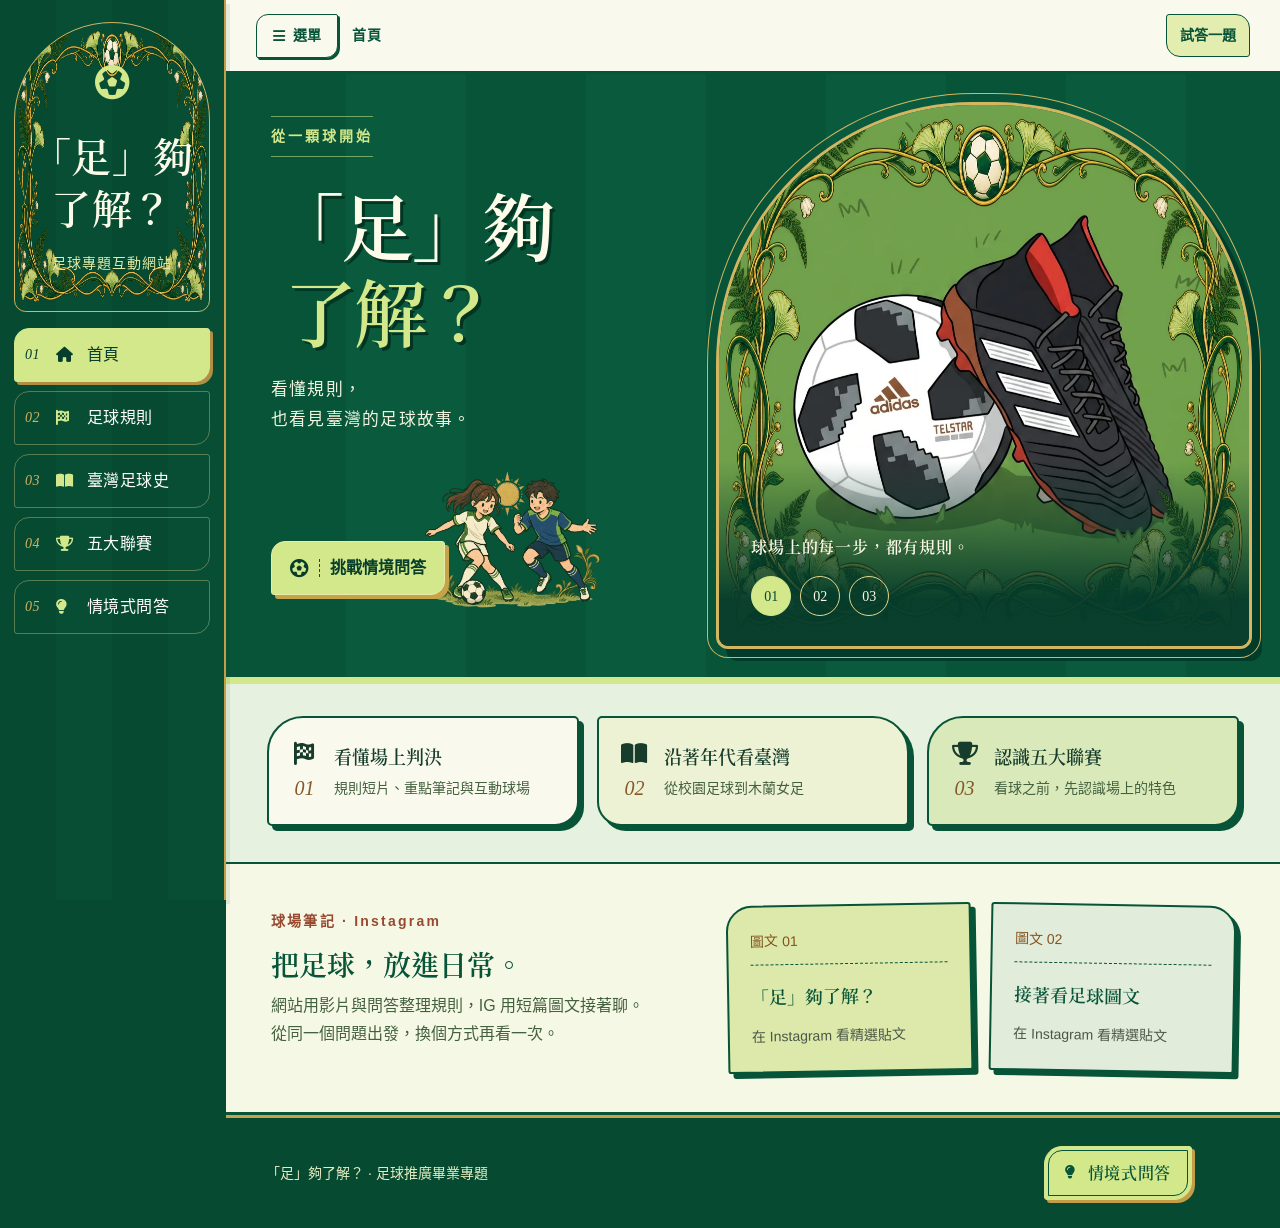
==== commit 122cc1ef: "Add files via upload" ====
--- a/docs/index.html
+++ b/docs/index.html
@@ -1,12 +1,12 @@
-<!doctype html><html lang="zh-Hant"><head><meta charset="utf-8"><meta name="viewport" content="width=device-width, initial-scale=1"><meta name="description" content="「足」夠了解？足球專題互動網站：規則影片、互動球場、臺灣足球史、五大聯賽與情境式問答。"><meta name="theme-color" content="#163e32"><title>「足」夠了解？｜足球專題互動網站</title><link rel="icon" type="image/svg+xml" href="data:image/svg+xml,%3Csvg xmlns='http://www.w3.org/2000/svg' viewBox='0 0 32 32'%3E%3Crect width='32' height='32' rx='8' fill='%23163e32'/%3E%3Ccircle cx='16' cy='16' r='11' fill='%23f5efde'/%3E%3Cpath d='m16 10 6 4-2 7h-8l-2-7z' fill='%23163e32'/%3E%3C/svg%3E"><link rel="stylesheet" href="assets/bootstrap.min.css"><link rel="stylesheet" href="assets/fontawesome.min.css"><link rel="stylesheet" href="styles.css"></head><body><a class="skip-link" href="#main-content">跳到主要內容</a><div class="d-flex" id="wrapper">
+<!doctype html><html lang="zh-Hant"><head><meta charset="utf-8"><meta name="viewport" content="width=device-width, initial-scale=1"><meta name="description" content="「足」夠了解？足球專題互動網站：規則影片、互動球場、臺灣足球史、五大聯賽與情境式問答。"><meta name="theme-color" content="#075438"><title>「足」夠了解？｜足球專題互動網站</title><link rel="icon" type="image/svg+xml" href="data:image/svg+xml,%3Csvg xmlns='http://www.w3.org/2000/svg' viewBox='0 0 32 32'%3E%3Crect width='32' height='32' rx='8' fill='%23163e32'/%3E%3Ccircle cx='16' cy='16' r='11' fill='%23f5efde'/%3E%3Cpath d='m16 10 6 4-2 7h-8l-2-7z' fill='%23163e32'/%3E%3C/svg%3E"><link rel="stylesheet" href="assets/bootstrap.min.css"><link rel="stylesheet" href="assets/fontawesome.min.css"><link rel="stylesheet" href="styles.css"><link rel="stylesheet" href="matchday.css"></head><body><a class="skip-link" href="#main-content">跳到主要內容</a><div class="d-flex" id="wrapper">
   <div class="bg-football-green text-white shadow-lg" id="sidebar-wrapper" aria-label="主要導覽">
-    <a class="sidebar-heading" href="#home"><span class="brand-icon" aria-hidden="true">⚽</span><span class="brand-title">「足」夠<br>了解？</span><span class="brand-caption">足球專題互動網站</span></a>
+    <a class="sidebar-heading" href="#home"><span class="brand-icon" aria-hidden="true"><i class="fa-solid fa-futbol"></i></span><span class="brand-title">「足」夠<br>了解？</span><span class="brand-caption">足球專題互動網站</span></a>
     <div class="list-group list-group-flush my-3">
-      <a href="#home" class="list-group-item list-group-item-action bg-transparent text-white active-nav" onclick="showPage('home')">首頁</a>
-      <a href="#rules" class="list-group-item list-group-item-action bg-transparent text-white" onclick="showPage('rules')">足球規則</a>
-      <a href="#history" class="list-group-item list-group-item-action bg-transparent text-white" onclick="showPage('history')">臺灣足球史</a>
-      <a href="#leagues" class="list-group-item list-group-item-action bg-transparent text-white" onclick="showPage('leagues')">五大聯賽</a>
-      <a href="#game" class="list-group-item list-group-item-action bg-transparent text-white" onclick="showPage('game')">情境式問答</a>
+      <a href="#home" class="list-group-item list-group-item-action bg-transparent text-white active-nav" onclick="showPage('home')"><span class="nav-number" aria-hidden="true">01</span><i class="fa-solid fa-house nav-icon" aria-hidden="true"></i>首頁</a>
+      <a href="#rules" class="list-group-item list-group-item-action bg-transparent text-white" onclick="showPage('rules')"><span class="nav-number" aria-hidden="true">02</span><i class="fa-solid fa-flag-checkered nav-icon" aria-hidden="true"></i>足球規則</a>
+      <a href="#history" class="list-group-item list-group-item-action bg-transparent text-white" onclick="showPage('history')"><span class="nav-number" aria-hidden="true">03</span><i class="fa-solid fa-book-open nav-icon" aria-hidden="true"></i>臺灣足球史</a>
+      <a href="#leagues" class="list-group-item list-group-item-action bg-transparent text-white" onclick="showPage('leagues')"><span class="nav-number" aria-hidden="true">04</span><i class="fa-solid fa-trophy nav-icon" aria-hidden="true"></i>五大聯賽</a>
+      <a href="#game" class="list-group-item list-group-item-action bg-transparent text-white" onclick="showPage('game')"><span class="nav-number" aria-hidden="true">05</span><i class="fa-solid fa-lightbulb nav-icon" aria-hidden="true"></i>情境式問答</a>
     </div>
   </div>
  
@@ -22,14 +22,14 @@
       
       <section id="home" class="page-section active">
 <div class="home-hero">
-  <div class="hero-copy"><span class="eyebrow">從一顆球開始</span><h1>「足」夠<br>了解？</h1><p>看懂規則，<br>也看見臺灣的足球故事。</p><div class="hero-actions"><button class="btn btn-outline-success" onclick="showPage('game')">挑戰情境問答</button></div></div>
-  <div class="hero-picture"><div id="heroCarousel" class="carousel slide carousel-fade" data-bs-interval="5500"><div class="carousel-inner">
+  <div class="hero-copy"><span class="eyebrow">從一顆球開始</span><h1><span>「足」夠</span><span>了解？</span></h1><p>看懂規則，<br>也看見臺灣的足球故事。</p><div class="hero-action-row"><div class="hero-actions"><button class="btn btn-outline-success match-ticket" onclick="showPage('game')"><i class="fa-solid fa-futbol" aria-hidden="true"></i>挑戰情境問答</button></div><img class="hero-mascot" src="assets/matchday-players.webp" alt="" aria-hidden="true" width="220" height="220"></div></div>
+  <div class="hero-picture"><img class="hero-ornament" src="assets/nouveau-frame.webp" alt="" aria-hidden="true" width="1536" height="1024"><div id="heroCarousel" class="carousel slide carousel-fade" data-bs-interval="5500"><div class="carousel-inner">
     <div class="carousel-item active"><img src="assets/hero1.webp" class="hero-slide-image" alt="草地上的黑色球鞋與足球插畫" fetchpriority="high"></div>
     <div class="carousel-item"><img src="assets/hero2.webp" class="hero-slide-image" alt="藍色球鞋踩在足球上的插畫"></div>
     <div class="carousel-item"><img src="assets/hero3.webp" class="hero-slide-image" alt="草地上的白色球門插畫"></div>
   </div></div><div class="hero-caption"><span>球場上的每一步，都有規則。</span><div class="carousel-tools"><div class="carousel-dots"><button data-bs-target="#heroCarousel" data-bs-slide-to="0" class="active" aria-label="首頁圖片 1" aria-current="true">01</button><button data-bs-target="#heroCarousel" data-bs-slide-to="1" aria-label="首頁圖片 2">02</button><button data-bs-target="#heroCarousel" data-bs-slide-to="2" aria-label="首頁圖片 3">03</button></div></div></div></div>
 </div>
-<div class="home-paths"><a href="#rules" onclick="showPage('rules')"><span class="path-no">01</span><div><h2>看懂場上判決</h2><p>規則短片、重點筆記與互動球場</p></div></a><a href="#history" onclick="showPage('history')"><span class="path-no">02</span><div><h2>沿著年代看臺灣</h2><p>從校園足球到木蘭女足</p></div></a><a href="#leagues" onclick="showPage('leagues')"><span class="path-no">03</span><div><h2>認識五大聯賽</h2><p>看球之前，先認識場上的特色</p></div></a></div>
+<div class="home-paths"><a href="#rules" onclick="showPage('rules')"><span class="path-mark"><i class="fa-solid fa-flag-checkered" aria-hidden="true"></i><span class="path-no">01</span></span><div><h2>看懂場上判決</h2><p>規則短片、重點筆記與互動球場</p></div></a><a href="#history" onclick="showPage('history')"><span class="path-mark"><i class="fa-solid fa-book-open" aria-hidden="true"></i><span class="path-no">02</span></span><div><h2>沿著年代看臺灣</h2><p>從校園足球到木蘭女足</p></div></a><a href="#leagues" onclick="showPage('leagues')"><span class="path-mark"><i class="fa-solid fa-trophy" aria-hidden="true"></i><span class="path-no">03</span></span><div><h2>認識五大聯賽</h2><p>看球之前，先認識場上的特色</p></div></a></div>
 <div class="ig-bridge"><div><span class="eyebrow">球場筆記 · Instagram</span><h2>把足球，放進日常。</h2><p>網站用影片與問答整理規則，IG 用短篇圖文接著聊。<br>從同一個問題出發，換個方式再看一次。</p></div><div class="ig-links"><a href="https://www.instagram.com/p/DaiGUNulTUC/" target="_blank" rel="noopener noreferrer"><span class="ig-index">圖文 01</span><strong>「足」夠了解？</strong><span>在 Instagram 看精選貼文</span></a><a href="https://www.instagram.com/p/DbLVfuPE6cw/" target="_blank" rel="noopener noreferrer"><span class="ig-index">圖文 02</span><strong>接著看足球圖文</strong><span>在 Instagram 看精選貼文</span></a></div></div>
 </section>
 <section id="rules" class="page-section container-fluid p-4" style="display: none;">
@@ -510,9 +510,9 @@
         </div>
       </section>
  
-<section id="game" class="page-section container-fluid p-4" style="display:none"><div class="section-header"><span class="eyebrow">輪到你判斷</span><h2>足球情境問答</h2></div><p class="section-intro">從下方抽一張卡。每回合 10 題，答對得 10 分；答完會看到原因。</p><div class="quiz-toolbar"><div><span>進度</span><strong id="currentRoundText">0 / 10</strong></div><div><span>積分</span><strong><span id="currentScoreText">0</span> 分</strong></div><button class="btn btn-outline-success" onclick="startNewGameRound()">重新抽題</button></div><progress id="quizProgress" max="10" value="0" aria-label="已回答題數"></progress><div id="gameArea" class="card-fan-container"></div><div id="quizSummary" hidden></div><nav class="quiz-review-links d-flex flex-wrap justify-content-center gap-2 mt-4" aria-label="問答主題複習"><button class="btn btn-outline-success" onclick="showPage('rules')">複習足球規則</button><button class="btn btn-outline-success" onclick="showPage('leagues')">複習五大聯賽</button><button class="btn btn-outline-success" onclick="showPage('history')">複習臺灣足球史</button></nav></section>
- 
-    <footer class="site-footer"><span>「足」夠了解？ · 足球推廣畢業專題</span><a class="footer-link" href="#game" onclick="showPage('game')"><i class="fa-solid fa-lightbulb" aria-hidden="true"></i>情境式問答<span aria-hidden="true">↗</span></a></footer></main> </div> </div> <div id="menuBackdrop" hidden></div><button id="backToTopBtn" title="回到頂部"><i class="fa-solid fa-chevron-up"></i></button>
+<section id="game" class="page-section container-fluid p-4" style="display:none"><div class="section-header quiz-header"><img class="quiz-mascot" src="assets/matchday-players.webp" alt="" aria-hidden="true" width="160" height="160"><span class="eyebrow">輪到你判斷</span><h2>足球情境問答</h2></div><p class="section-intro">從下方抽一張卡。每回合 10 題，答對得 10 分；答完會看到原因。</p><div class="quiz-toolbar"><div><span>進度</span><strong id="currentRoundText">0 / 10</strong></div><div><span>積分</span><strong><span id="currentScoreText">0</span> 分</strong></div><button class="btn btn-outline-success" onclick="startNewGameRound()">重新抽題</button></div><progress id="quizProgress" max="10" value="0" aria-label="已回答題數"></progress><div id="gameArea" class="card-fan-container"></div><div id="quizSummary" hidden></div><nav class="quiz-review-links d-flex flex-wrap justify-content-center gap-2 mt-4" aria-label="問答主題複習"><button class="btn btn-outline-success" onclick="showPage('rules')">複習足球規則</button><button class="btn btn-outline-success" onclick="showPage('leagues')">複習五大聯賽</button><button class="btn btn-outline-success" onclick="showPage('history')">複習臺灣足球史</button></nav></section>
+ 
+    <footer class="site-footer"><span>「足」夠了解？ · 足球推廣畢業專題</span><a class="footer-link" href="#game" onclick="showPage('game')"><i class="fa-solid fa-lightbulb" aria-hidden="true"></i>情境式問答</a></footer></main> </div> </div> <div id="menuBackdrop" hidden></div><button id="backToTopBtn" title="回到頂部"><i class="fa-solid fa-chevron-up"></i></button>
  
 <div class="modal fade" id="videoModal" tabindex="-1" aria-labelledby="videoModalTitle">
   <div class="modal-dialog modal-dialog-centered modal-80">
--- a/docs/matchday.css
+++ b/docs/matchday.css
@@ -0,0 +1,507 @@
+/* Matchday edition: a football pitch, botanical print ornament and illustrated people. */
+:root {
+  --football-green: #075438;
+  --football-light: #d3e88a;
+  --ink: #173c2c;
+  --paper: #f9faed;
+  --gold: #c59d46;
+  --rust: #974a30;
+  --pitch: #064a32;
+  --lime: #d3e88a;
+  --mist: #e7f1e0;
+  --bs-success-rgb: 7, 84, 56;
+  --bs-dark-rgb: 7, 56, 41;
+}
+
+body {
+  background: var(--pitch);
+  color: var(--ink);
+}
+a { color: var(--football-green); }
+button:focus-visible, a:focus-visible, [tabindex]:focus-visible {
+  outline: 3px solid #cd681f !important;
+  outline-offset: 5px;
+}
+#page-content-wrapper {
+  background: repeating-linear-gradient(90deg, #e7f1e0 0, #e7f1e0 140px, #e0edd9 140px, #e0edd9 280px) !important;
+}
+.main-content { max-width: 1720px; }
+.page-section:not(#home) { padding-top: 34px !important; }
+
+/* A narrow club pennant keeps the navigation visibly tied to the pitch. */
+#sidebar-wrapper {
+  background: repeating-linear-gradient(90deg, #064a32 0, #064a32 56px, #074e35 56px, #074e35 112px);
+  border-right: 2px solid var(--gold);
+  padding-top: 22px;
+}
+.sidebar-heading {
+  position: relative;
+  border: 1px solid #d3b462;
+  border-radius: 100px 100px 12px 12px;
+  background: url('assets/nouveau-frame.webp') center / 100% 100% no-repeat;
+  padding: 30px 12px 32px !important;
+  min-height: 290px;
+}
+.brand-icon {
+  color: var(--lime);
+  font-size: 2.15rem;
+  margin-bottom: 6px;
+}
+.brand-title {
+  color: #fbf9e7;
+  font-weight: 800;
+  font-size: 2.5rem;
+  letter-spacing: .015em;
+}
+.brand-caption { color: #e1eaa7; font-size: .875rem; }
+#sidebar-wrapper .list-group { gap: 9px; }
+#sidebar-wrapper .list-group-item {
+  display: grid;
+  grid-template-columns: 22px 22px 1fr;
+  gap: 9px;
+  align-items: center;
+  border: 1px solid #d0ca8466 !important;
+  border-radius: 15px 3px 15px 3px !important;
+  padding: 12px 10px;
+  min-height: 52px;
+  letter-spacing: .025em;
+}
+.nav-number { font: italic .875rem Georgia, serif; color: #d2b460; }
+.nav-icon { font-size: .95rem; color: #d3e88a; }
+#sidebar-wrapper .active-nav, #sidebar-wrapper .list-group-item:hover {
+  background: var(--lime) !important;
+  color: #073e2b !important;
+  border: 1px solid var(--lime) !important;
+  box-shadow: 3px 3px 0 #b28d42;
+}
+.active-nav .nav-number, .active-nav .nav-icon,
+#sidebar-wrapper .list-group-item:hover .nav-number,
+#sidebar-wrapper .list-group-item:hover .nav-icon { color: #073e2b; }
+
+.topbar {
+  background: #f8faec !important;
+  border-bottom: 3px solid var(--football-green);
+  height: 74px;
+}
+.topbar #menu-toggle {
+  border: 1px solid #075438;
+  border-radius: 12px 2px 12px 2px !important;
+  font-size: .875rem;
+  box-shadow: 2px 2px 0 #075438;
+}
+.page-label { color: var(--football-green); font-weight: 700; letter-spacing: .08em; }
+.top-quiz {
+  border: 1px solid #075438;
+  background: #e3edaf;
+  border-radius: 3px 14px 3px 14px;
+  padding: 8px 13px;
+  min-height: 42px;
+  font-weight: 700;
+}
+
+/* The homepage reads as a printed football poster, with the original rotating images. */
+.home-hero {
+  grid-template-columns: minmax(310px, 1fr) minmax(0, 1.15fr);
+  min-height: 610px;
+  background: repeating-linear-gradient(90deg, #075438 0, #075438 120px, #0a5b3d 120px, #0a5b3d 240px);
+  border-bottom: 7px solid var(--lime);
+  position: relative;
+}
+.hero-copy {
+  padding: 42px clamp(26px, 3.5vw, 58px) 22px;
+  background: none;
+  color: #fffbea;
+  justify-content: flex-start;
+  position: relative;
+  min-width: 0;
+}
+.hero-copy .eyebrow {
+  color: var(--lime);
+  border-block: 1px solid #d3e88a88;
+  display: inline-block;
+  padding: 7px 0;
+  margin: 0 0 24px;
+  letter-spacing: .22em;
+}
+.hero-copy h1 {
+  font-size: clamp(3.5rem, 5.7vw, 6rem);
+  font-weight: 800;
+  line-height: 1.18;
+  letter-spacing: -.035em;
+  margin-bottom: 22px;
+  text-shadow: 3px 3px 0 #033321;
+}
+.hero-copy h1 span { display: block; }
+.hero-copy h1 span:last-child { color: var(--lime); padding-left: .18em; }
+.hero-copy p { font-size: 1.05rem; color: #f1f5df; letter-spacing: .075em; margin-bottom: 0; }
+.hero-action-row {
+  width: 100%;
+  display: flex;
+  align-items: flex-end;
+  position: relative;
+  min-height: 170px;
+  margin-top: 10px;
+}
+.hero-actions { margin-bottom: 20px; margin-top: 0; flex-shrink: 0; position: relative; z-index: 2; }
+.hero-mascot { width: clamp(130px, 15vw, 215px); height: auto; margin-left: -32px; object-fit: contain; }
+.hero-picture {
+  border-radius: 48% 48% 12px 12px;
+  margin: 28px 28px 28px 0;
+  border: 3px solid #d3b662;
+  outline: 1px solid #d3b662;
+  outline-offset: 8px;
+  box-shadow: 10px 12px 0 #033b2a;
+  background: #075438;
+}
+.hero-ornament {
+  position: absolute;
+  inset: 0;
+  width: 100%;
+  height: 100%;
+  object-fit: fill;
+  z-index: 3;
+  pointer-events: none;
+}
+.hero-slide-image { object-position: center 58%; }
+.hero-caption { padding: 72px 32px 30px; background: linear-gradient(transparent, #053b2bf5 75%); z-index: 4; }
+.hero-caption > span { color: #fffbea; font-size: 1rem; }
+.carousel-tools { margin-top: 14px; }
+.carousel-dots button {
+  color: #f8fae8;
+  border-color: #e4d48a;
+  border-radius: 50%;
+  width: 40px;
+  height: 40px;
+  min-height: 40px;
+  font-family: Georgia, serif;
+}
+.carousel-dots button.active { background: #d3e88a; color: #064a32; border-color: #d3e88a; }
+
+.home-paths {
+  gap: 18px;
+  margin: 0;
+  padding: 32px clamp(22px, 3.2vw, 48px) 36px;
+  border-bottom: 2px solid #075438;
+  background: #e7f1e0;
+}
+.home-paths a {
+  padding: 24px 18px;
+  border: 2px solid #075438 !important;
+  border-radius: 36px 5px 24px 5px;
+  background: #f9faed;
+  box-shadow: 5px 5px 0 #075438;
+  gap: 12px;
+  transition: transform .18s, box-shadow .18s;
+}
+.home-paths a:nth-child(2) { background: #edf2d4; border-radius: 5px 36px 5px 24px; }
+.home-paths a:nth-child(3) { background: #d9e9ba; }
+.home-paths a:hover { transform: translateY(-4px); background: #e3edaf; box-shadow: 5px 9px 0 #075438; }
+.path-mark { display: flex; flex-direction: column; gap: 12px; align-items: center; flex: 0 0 35px; }
+.path-mark > i { font-size: 1.45rem; }
+.path-no { font: italic 1.25rem Georgia, serif; color: #855729; }
+.home-paths h2 { font-size: 1.125rem; font-weight: 800; }
+.home-paths p { color: #44613f; }
+.ig-bridge { background: #f6f8e6; padding: 40px clamp(24px, 3.5vw, 54px); border-bottom: 3px solid #075438; }
+.ig-bridge h2 { font-weight: 800; font-size: 1.75rem; color: var(--football-green); }
+.ig-bridge p { color: #44613f; }
+.ig-links a {
+  background: #dce9aa;
+  border: 2px solid #075438;
+  border-radius: 26px 3px 3px 3px;
+  box-shadow: 5px 5px 0 #075438;
+  padding: 22px;
+}
+.ig-links a:last-child { background: #e2ecdb; border-radius: 3px 26px 3px 3px; }
+.ig-index { color: #83531e; border-bottom: 1px dashed #075438; padding-bottom: 10px; margin-bottom: 16px; }
+
+/* Distinct ticket corners and offset ink give controls a tactile, printed character. */
+.btn {
+  border-radius: 14px 3px 14px 3px !important;
+  border-width: 1.5px;
+  min-height: 46px;
+  padding: 10px 18px;
+  box-shadow: 2px 2px 0 #075438;
+  font-weight: 700;
+  transition: background .15s, transform .15s, box-shadow .15s;
+}
+.btn:hover { transform: translate(-1px, -1px); box-shadow: 3px 3px 0 #075438; }
+.btn:active { transform: translate(1px, 1px); box-shadow: 0 0 0 #075438; }
+.btn-outline-success { background: #f9faed; color: #075438; border-color: #075438; }
+.btn-outline-success:hover, .btn-outline-success.active { background: #d3e88a; color: #064a32; border-color: #075438; }
+.btn-success, .btn-dark { background: #075438 !important; border-color: #075438 !important; color: #fffbea; box-shadow: 2px 2px 0 #b8994d; }
+.btn-success:hover, .btn-dark:hover { background: #0c6845 !important; box-shadow: 3px 3px 0 #b8994d; }
+.btn-light { background: #e3edcf; border-color: #075438; color: #075438; }
+.match-ticket {
+  background: var(--lime);
+  border: 1px solid #e7eda9;
+  color: #073e2b;
+  padding: 13px 18px;
+  min-height: 54px;
+  box-shadow: 4px 4px 0 #c6a249;
+  display: flex;
+  gap: 10px;
+  align-items: center;
+  position: relative;
+}
+.match-ticket i { padding-right: 11px; border-right: 1px dashed #075438; font-size: 1.15rem; }
+.match-ticket:hover { background: #eff6b8; box-shadow: 5px 5px 0 #c6a249; }
+.btn-sm { font-size: .875rem; min-height: 44px; }
+.bg-light-gray, .bg-light { background: #e7f1e0 !important; }
+.bg-white { background-color: #f9faed !important; }
+.text-muted, .text-secondary { color: #466246 !important; }
+.text-dark { color: #123f2c !important; }
+
+.section-header {
+  background: #075438 !important;
+  border: 1px solid #075438;
+  border-bottom: 5px solid #c5a34f;
+  border-radius: 35px 4px 4px 4px;
+  padding: 25px 30px !important;
+  margin-bottom: 24px;
+  box-shadow: 5px 5px 0 #b7cc9c;
+}
+.section-header h2 { color: #fbf9e7 !important; font-size: clamp(1.8rem, 2.7vw, 2.6rem); font-weight: 800; letter-spacing: .045em; }
+.section-header h2 i { color: #d3e88a; }
+.section-header .eyebrow { color: #d3e88a; margin-bottom: 7px; }
+.section-intro { color: #375c3b; }
+.card { background: #f9faed; border-color: #a9bf91 !important; }
+.rounded-4, .rounded-3 { border-radius: 16px 4px 16px 4px !important; }
+.shadow, .shadow-sm, .shadow-lg { box-shadow: 4px 4px 0 #07543816 !important; }
+
+/* Rule films are numbered field-note tickets, rather than repeated blank tiles. */
+#videoAccordion { background: none; box-shadow: none !important; }
+.accordion-item { background: #f9faed; border: 1px solid #90ae79 !important; margin-bottom: 12px; overflow: hidden; border-radius: 18px 4px 18px 4px !important; }
+.accordion-button { background: #f9faed !important; color: #174f32 !important; padding: 20px 24px; }
+.accordion-button:not(.collapsed) { background: #d3e88a !important; color: #073e2b !important; }
+.accordion-button i { color: #075438 !important; }
+.accordion-body { background: #e6efda !important; }
+.video-card {
+  border: 2px solid #075438 !important;
+  border-radius: 24px 4px 24px 4px !important;
+  box-shadow: 4px 4px 0 #a5bc79 !important;
+  background: #f9faed;
+  overflow: hidden;
+}
+.video-card:nth-child(even) { border-radius: 4px 24px 4px 24px !important; }
+.video-card .card-body { align-items: flex-start; text-align: left !important; padding: 22px 20px 22px 66px; position: relative; min-height: 126px; }
+.video-card .fa-play-circle {
+  position: absolute;
+  left: 18px;
+  top: 25px;
+  font-size: 1.8rem !important;
+  color: #075438 !important;
+  margin: 0 !important;
+}
+.video-card .card-body::after { content: ''; position: absolute; left: 52px; top: 15px; bottom: 15px; border-left: 1px dashed #91a876; }
+.video-card h6 { line-height: 1.6; margin-bottom: 6px !important; }
+.video-card small { color: #47663e !important; }
+.video-card:hover { background: #dcebb7; }
+.rule-note-grid { gap: 18px; }
+.rule-note { background: #f9faed; padding: 24px; border: 1px solid #075438; border-left: 6px solid #075438; border-radius: 3px 25px 3px 3px; }
+.rule-note:nth-child(3n+2) { border-left-color: #bc913d; }
+.rule-note h4 { font-family: 'Noto Serif TC', serif; color: #075438; font-weight: 800; }
+.pitch-container { background: repeating-linear-gradient(90deg, #16754a 0, #16754a 12.5%, #218550 12.5%, #218550 25%) !important; border: 3px solid #e8edc3 !important; box-shadow: 0 0 0 2px #075438 !important; padding: 12px; }
+.pitch-labels button { background: #f9faed; border-color: #075438; border-radius: 12px 2px 12px 2px; min-height: 44px; font-weight: 600; }
+.pitch-labels button.active-zone { background: #075438; color: #fffbea; }
+#pitchInfoCard { background: #f9faed; border: 2px solid #075438 !important; border-radius: 32px 4px 32px 4px !important; }
+.interactive-zone:hover, .interactive-zone.active-zone { fill: #d3e88a90 !important; stroke: #ffedaa; }
+
+/* Keep the alternating chronological timeline; render each era as an archive print. */
+.source-note { border-color: #075438; background: #dbe8c9; color: #385b39; }
+.vertical-timeline::before { background: #075438; width: 3px; }
+.timeline-content { border: 1px solid #075438 !important; border-top: 6px solid #c59d46 !important; border-radius: 30px 3px 3px 3px !important; background: #f9faed; box-shadow: 5px 5px 0 #b8cba0 !important; padding: 28px; }
+.timeline-item.right .timeline-content { border-radius: 3px 30px 3px 3px !important; background: #f0f5e4; }
+.timeline-content h4 { color: #075438 !important; font-weight: 800; font-size: 1.45rem; letter-spacing: -.015em; border-bottom: 1px solid #c5a34f; padding-bottom: 14px; }
+.timeline-item::before { background: #d3e88a; border-color: #075438; }
+.timeline-item::after { background: #075438; }
+.video-ribbon .history-video { border-color: #075438; background: #e5edb8; box-shadow: 2px 2px 0 #adc177; }
+.planned-video { color: #49653e; }
+.planned-video small { color: #5e6d43; }
+
+.nav-pills { background: #075438 !important; padding: 18px !important; gap: 10px; }
+.nav-pills .nav-link { border-radius: 14px 2px 14px 2px !important; background: #0d6040; color: #fffbea !important; border-color: #d3e88a77; min-height: 48px; }
+.nav-pills .nav-link.active { background: #d3e88a; color: #073e2b !important; border-color: #d3e88a; box-shadow: 3px 3px 0 #c59d46; }
+.tab-content { background: #f9faed; }
+.league-seal {
+  width: 208px;
+  height: 235px;
+  border-radius: 47% 47% 12px 12px;
+  border: 2px solid #075438;
+  outline: 1px solid #c59d46;
+  outline-offset: 7px;
+  background: #e5edc8 url('assets/nouveau-frame.webp') center / 100% 100% no-repeat;
+  font-weight: 800;
+  font-size: 2.7rem;
+  color: #075438;
+  box-shadow: 7px 8px 0 #d3e0b7;
+}
+.tab-content .badge { background: #dceaa9 !important; color: #16462d; border-radius: 12px 2px 12px 2px !important; white-space: normal; text-align: left; line-height: 1.5; }
+.alert-light, .alert-success { background: #e7edcc; color: #20482e; border-left: 4px solid #a9bc76 !important; }
+.watch-guide { background: #e3edd2; border: 1px solid #075438; border-radius: 24px 3px 24px 3px; }
+#histYearList .list-group-item { background: #e6efd7; border-color: #adc090; }
+#histYearList .active { background: #075438; }
+
+/* The quiz uses a botanical football deck, with a scoreboard in club colours. */
+.quiz-header { padding-right: 180px !important; min-height: 142px; }
+.quiz-mascot { position: absolute; right: 24px; bottom: 0; width: 150px; height: 150px; object-fit: contain; }
+.quiz-toolbar { background: #075438; color: #fffbea; padding: 20px 24px; border: 1px solid #075438; border-radius: 4px 30px 4px 4px; gap: 32px; box-shadow: 4px 4px 0 #a9bc79; }
+.quiz-toolbar > div > span { color: #d3e88a; }
+.quiz-toolbar strong { font-size: 1.7rem; }
+.quiz-toolbar > button { box-shadow: 2px 2px 0 #c59d46; }
+progress { height: 9px; margin: 26px 0 34px; border-radius: 8px; overflow: hidden; }
+progress::-webkit-progress-bar { background: #c1d3aa; }
+progress::-webkit-progress-value { background: #075438; }
+.card-fan-container { gap: 19px; padding: 4px 0 10px; }
+.draw-card {
+  min-height: 194px;
+  border: 2px solid #c6a24c;
+  outline-color: #c6a24c;
+  outline-offset: -9px;
+  border-radius: 47% 47% 7px 7px;
+  color: #fbf9e7;
+  background: #075438 url('assets/nouveau-frame.webp') center / 100% 100% no-repeat;
+  box-shadow: 5px 5px 0 #acbe7e;
+  gap: 5px;
+  padding: 24px 10px 20px;
+}
+.draw-card:nth-child(2n) { background-color: #145e43; }
+.draw-card:nth-child(5n+3) { background-color: #154a3c; }
+.draw-card .card-number { font-size: 1rem; font-style: italic; color: #d3e88a; }
+.draw-card .card-ball { font-size: 1.8rem; color: #eff4b9; margin: 8px 0; }
+.draw-card .card-caption { font-size: .95rem; font-weight: 600; }
+.draw-card:hover { background: #116942 url('assets/nouveau-frame.webp') center / 100% 100% no-repeat; box-shadow: 5px 10px 0 #acbe7e; }
+.draw-card:disabled { background-color: #dce8c9; color: #3a593b; box-shadow: 3px 3px 0 #b7c99f; border-color: #8faa73; outline-color: #8faa73; }
+.draw-card:disabled .card-number { color: #44673d; }
+.draw-card.correct .card-ball { color: #075438; }
+.draw-card.incorrect .card-ball { color: #984731; }
+.quiz-review-links { padding-top: 22px; border-top: 1px dashed #92aa77; margin-top: 24px !important; }
+.quiz-summary { background: #f9faed; border: 2px solid #075438; border-top: 6px solid #c59d46; border-radius: 28px 3px 28px 3px; }
+.modal-content { background: #f9faed; border: 2px solid #075438; border-radius: 26px 4px 26px 4px; box-shadow: 7px 7px 0 #07543833; }
+.modal-header { background: #e3edb8; border-color: #a6bb76; border-radius: 23px 2px 0 0; }
+.modal-80 .modal-header { background: #075438; border-color: #c5a34f; }
+.quiz-options .correct-answer { background: #d9ebbf; color: #075438; }
+.quiz-options .wrong-answer { background: #f3ded0; color: #863c25; }
+.video-fallback a { color: #d3e88a; }
+#videoPlayerStatus { color: #e6edc0; }
+#menuBackdrop { inset-block-start: 74px; }
+.site-footer { background: #064a32; border-top: 3px solid #c5a34f; color: #e4ecbe; padding-block: 28px; }
+.footer-link { background: #d3e88a; color: #075438; border: 1px solid #d3e88a; border-radius: 18px 3px 18px 3px; box-shadow: 3px 3px 0 #c59d46; outline: 1px solid #075438; outline-offset: -5px; }
+.footer-link i { color: #075438; }
+.footer-link:hover { background: #eff4b9; color: #075438; }
+#backToTopBtn { background: #d3e88a; color: #075438; border: 2px solid #075438; box-shadow: 3px 3px 0 #a8ba77; width: 48px; height: 48px; }
+
+@media (min-width: 1450px) {
+  .home-hero { min-height: 650px; }
+  .hero-copy { padding-top: 52px; }
+  .hero-action-row { min-height: 180px; }
+}
+@media (max-width: 1150px) {
+  .home-hero { grid-template-columns: minmax(280px, 1fr) minmax(0, 1fr); min-height: 570px; }
+  .hero-copy { padding: 34px 26px 20px; }
+  .hero-copy h1 { font-size: 4.3rem; }
+  .hero-picture { margin: 22px 22px 22px 0; }
+  .hero-mascot { width: 155px; margin-left: -62px; }
+  .hero-actions .btn { padding: 12px; font-size: .95rem; }
+  .home-paths { gap: 15px; padding: 28px 24px; }
+  .home-paths a { padding: 22px 12px; gap: 9px; }
+  .home-paths h2 { font-size: 1rem; }
+  .home-paths p { font-size: .875rem; }
+  .path-mark { flex-basis: 26px; }
+  .card-fan-container { gap: 15px; }
+  .draw-card { min-height: 170px; }
+}
+@media (max-width: 900px) {
+  #sidebar-wrapper { top: 74px; padding-top: 16px; }
+  .sidebar-heading { min-height: 260px; padding: 20px 12px 28px !important; }
+  .brand-title { font-size: 2.35rem; }
+  .hero-copy h1 { font-size: clamp(3.5rem, 7.5vw, 5rem); }
+  .hero-mascot { width: 175px; margin-left: -45px; }
+  .section-header { padding: 24px !important; }
+  .quiz-header { padding-right: 170px !important; }
+}
+@media (max-width: 700px) {
+  .home-hero { grid-template-columns: 1fr 1fr; min-height: 520px; }
+  .hero-copy { padding: 32px 24px 20px; }
+  .hero-copy h1 { font-size: 3.65rem; }
+  .hero-copy p { font-size: 1rem; }
+  .hero-action-row { min-height: 150px; }
+  .hero-mascot { width: 145px; margin-left: -65px; }
+  .home-paths { grid-template-columns: 1fr; gap: 17px; padding: 28px; }
+  .home-paths a { padding: 22px; align-items: center; gap: 20px; }
+  .path-mark { flex-direction: row; flex-basis: 65px; }
+  .home-paths h2 { font-size: 1.125rem; }
+  .ig-bridge { grid-template-columns: 1fr; padding: 36px 28px; }
+  .card-fan-container { grid-template-columns: repeat(3, 1fr); }
+  .quiz-toolbar { gap: 20px; }
+  .timeline-content { padding: 26px 22px; }
+}
+@media (max-width: 600px) {
+  .topbar { padding-inline: 14px !important; gap: 12px; }
+  .topbar #menu-toggle { padding: 8px 12px !important; }
+  .top-quiz { padding: 8px 10px; }
+  .page-label { letter-spacing: .03em; }
+  .home-hero { display: flex; flex-direction: column; min-height: 0; }
+  .hero-copy { padding: 29px 24px 18px; }
+  .hero-copy .eyebrow { margin-bottom: 20px; }
+  .hero-copy h1 { font-size: clamp(3.5rem, 13.2vw, 5.2rem); line-height: 1.16; margin-bottom: 20px; }
+  .hero-copy p { max-width: 270px; line-height: 1.8; }
+  .hero-copy p br { display: inline; }
+  .hero-action-row { min-height: 142px; align-items: center; margin-top: 0; }
+  .hero-actions { margin: 10px 0 0; width: auto; flex-wrap: wrap; }
+  .hero-actions .btn { padding: 13px 14px; font-size: .95rem; flex: none; }
+  .hero-mascot { width: 155px; margin-left: -16px; flex-shrink: 1; }
+  .hero-picture { height: 335px; margin: 0 26px 31px; border-radius: 45% 45% 9px 9px; }
+  .hero-caption { padding: 60px 24px 25px; }
+  .hero-caption > span { font-size: .95rem; }
+  .home-paths { margin: 0; padding: 28px 24px; gap: 18px; }
+  .home-paths a { padding: 20px 18px; border-bottom: 2px solid #075438; }
+  .home-paths p { line-height: 1.7; }
+  .ig-bridge { padding: 34px 24px; }
+  .ig-links { grid-template-columns: 1fr; gap: 22px; }
+  .ig-links a { transform: rotate(-1deg); }
+  .ig-links a:last-child { transform: rotate(1deg); }
+  .page-section:not(#home) { padding: 25px 20px !important; }
+  .section-header { padding: 23px 20px !important; border-radius: 27px 3px 3px 3px; }
+  .section-header h2 { font-size: 1.8rem; letter-spacing: .025em; }
+  .quiz-header { padding-right: 106px !important; min-height: 130px; }
+  .quiz-mascot { width: 106px; height: 130px; right: 7px; }
+  .quiz-header h2 { font-size: 1.65rem; max-width: 10rem; }
+  .quiz-header .eyebrow { letter-spacing: .08em; }
+  .quiz-toolbar { flex-wrap: wrap; gap: 18px; padding: 20px; }
+  .quiz-toolbar > div { min-width: 70px; }
+  .quiz-toolbar > button { margin-left: auto; padding-inline: 12px; font-size: .875rem; }
+  .card-fan-container { grid-template-columns: repeat(3, minmax(0, 1fr)); gap: 14px; }
+  .draw-card { min-height: 152px; padding: 20px 5px 16px; outline-offset: -7px; box-shadow: 3px 3px 0 #acbe7e; }
+  .draw-card .card-ball { font-size: 1.55rem; margin: 5px 0; }
+  .draw-card .card-caption { font-size: .875rem; letter-spacing: .02em; }
+  .draw-card .card-number { font-size: .875rem; }
+  .quiz-review-links { justify-content: stretch !important; }
+  .quiz-review-links .btn { flex: 1 1 145px; }
+  .video-card .card-body { min-height: 119px; }
+  .accordion-button { padding: 19px 18px; font-size: 1rem; }
+  .accordion-body { padding: 18px !important; }
+  .league-seal { width: 175px; height: 195px; font-size: 2.3rem; }
+  .nav-pills { padding: 15px !important; gap: 9px; }
+  .nav-pills .nav-item { flex: 1 1 125px; }
+  .nav-pills .nav-link { width: 100%; font-size: .875rem; padding: 9px; }
+  .timeline-content { padding: 23px 19px; }
+  .timeline-content h4 { font-size: 1.35rem; }
+  .site-footer { padding: 26px 86px 26px 24px; }
+  .footer-link { min-height: 52px; font-size: 1rem; }
+  .section-header + .section-intro { font-size: 1rem; }
+}
+@media (max-width: 360px) {
+  .page-label { font-size: .8125rem; }
+  .topbar { gap: 9px; padding-inline: 12px !important; }
+  .top-quiz { font-size: .8125rem; padding: 8px; }
+  .hero-actions .btn { font-size: .875rem; padding: 12px; }
+  .hero-mascot { width: 133px; margin-left: -24px; }
+  .hero-picture { height: 295px; }
+  .hero-caption > span { font-size: .875rem; }
+  .quiz-toolbar > button { margin-left: 0; flex: 1 1 100%; }
+  .card-fan-container { grid-template-columns: repeat(2, minmax(0, 1fr)); }
+}
+@media (prefers-reduced-motion: reduce) {
+  .btn, .home-paths a, .draw-card { transition: none; }
+  .btn:hover, .home-paths a:hover, .draw-card:hover { transform: none; }
+}
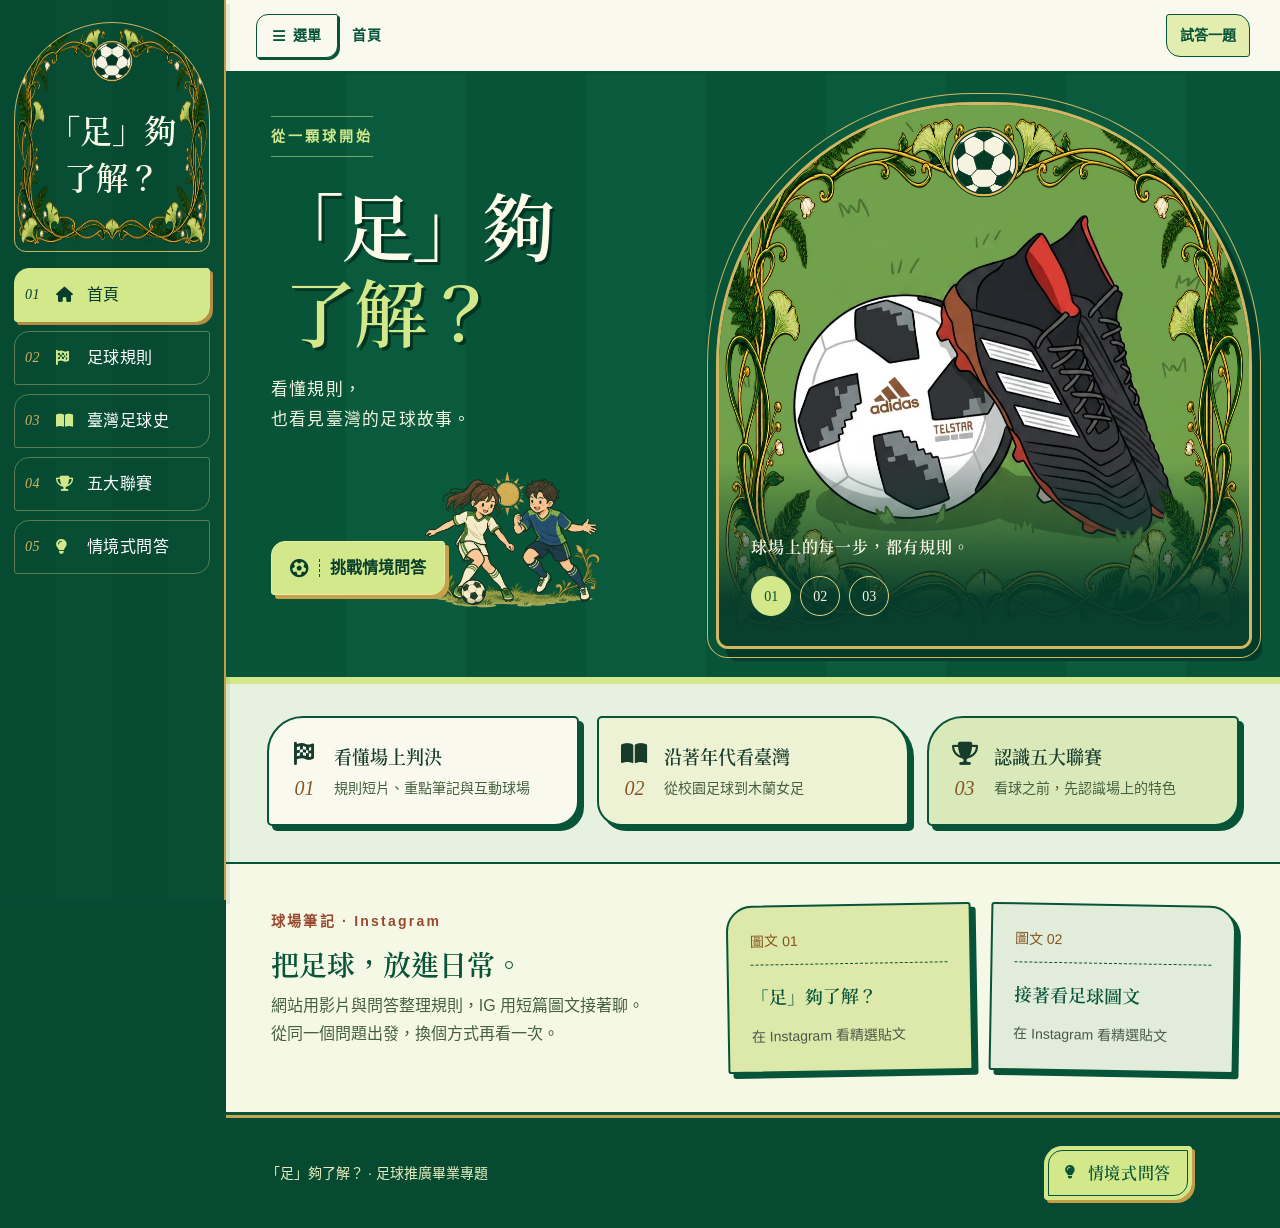
==== commit e9f88596: "Add files via upload" ====
--- a/docs/index.html
+++ b/docs/index.html
@@ -1,6 +1,6 @@
 <!doctype html><html lang="zh-Hant"><head><meta charset="utf-8"><meta name="viewport" content="width=device-width, initial-scale=1"><meta name="description" content="「足」夠了解？足球專題互動網站：規則影片、互動球場、臺灣足球史、五大聯賽與情境式問答。"><meta name="theme-color" content="#075438"><title>「足」夠了解？｜足球專題互動網站</title><link rel="icon" type="image/svg+xml" href="data:image/svg+xml,%3Csvg xmlns='http://www.w3.org/2000/svg' viewBox='0 0 32 32'%3E%3Crect width='32' height='32' rx='8' fill='%23163e32'/%3E%3Ccircle cx='16' cy='16' r='11' fill='%23f5efde'/%3E%3Cpath d='m16 10 6 4-2 7h-8l-2-7z' fill='%23163e32'/%3E%3C/svg%3E"><link rel="stylesheet" href="assets/bootstrap.min.css"><link rel="stylesheet" href="assets/fontawesome.min.css"><link rel="stylesheet" href="styles.css"><link rel="stylesheet" href="matchday.css"></head><body><a class="skip-link" href="#main-content">跳到主要內容</a><div class="d-flex" id="wrapper">
   <div class="bg-football-green text-white shadow-lg" id="sidebar-wrapper" aria-label="主要導覽">
-    <a class="sidebar-heading" href="#home"><span class="brand-icon" aria-hidden="true"><i class="fa-solid fa-futbol"></i></span><span class="brand-title">「足」夠<br>了解？</span><span class="brand-caption">足球專題互動網站</span></a>
+    <a class="sidebar-heading" href="#home"><span class="brand-title"><span>「足」夠</span><span>了解？</span></span></a>
     <div class="list-group list-group-flush my-3">
       <a href="#home" class="list-group-item list-group-item-action bg-transparent text-white active-nav" onclick="showPage('home')"><span class="nav-number" aria-hidden="true">01</span><i class="fa-solid fa-house nav-icon" aria-hidden="true"></i>首頁</a>
       <a href="#rules" class="list-group-item list-group-item-action bg-transparent text-white" onclick="showPage('rules')"><span class="nav-number" aria-hidden="true">02</span><i class="fa-solid fa-flag-checkered nav-icon" aria-hidden="true"></i>足球規則</a>
@@ -23,7 +23,7 @@
       <section id="home" class="page-section active">
 <div class="home-hero">
   <div class="hero-copy"><span class="eyebrow">從一顆球開始</span><h1><span>「足」夠</span><span>了解？</span></h1><p>看懂規則，<br>也看見臺灣的足球故事。</p><div class="hero-action-row"><div class="hero-actions"><button class="btn btn-outline-success match-ticket" onclick="showPage('game')"><i class="fa-solid fa-futbol" aria-hidden="true"></i>挑戰情境問答</button></div><img class="hero-mascot" src="assets/matchday-players.webp" alt="" aria-hidden="true" width="220" height="220"></div></div>
-  <div class="hero-picture"><img class="hero-ornament" src="assets/nouveau-frame.webp" alt="" aria-hidden="true" width="1536" height="1024"><div id="heroCarousel" class="carousel slide carousel-fade" data-bs-interval="5500"><div class="carousel-inner">
+  <div class="hero-picture"><img class="hero-ornament" src="assets/nouveau-border.webp" alt="" aria-hidden="true" width="1558" height="1009"><div id="heroCarousel" class="carousel slide carousel-fade" data-bs-interval="5500"><div class="carousel-inner">
     <div class="carousel-item active"><img src="assets/hero1.webp" class="hero-slide-image" alt="草地上的黑色球鞋與足球插畫" fetchpriority="high"></div>
     <div class="carousel-item"><img src="assets/hero2.webp" class="hero-slide-image" alt="藍色球鞋踩在足球上的插畫"></div>
     <div class="carousel-item"><img src="assets/hero3.webp" class="hero-slide-image" alt="草地上的白色球門插畫"></div>
--- a/docs/matchday.css
+++ b/docs/matchday.css
@@ -38,7 +38,7 @@
   position: relative;
   border: 1px solid #d3b462;
   border-radius: 100px 100px 12px 12px;
-  background: url('assets/nouveau-frame.webp') center / 100% 100% no-repeat;
+  background: url('assets/nouveau-border.webp') center / 100% 100% no-repeat;
   padding: 30px 12px 32px !important;
   min-height: 290px;
 }
@@ -329,7 +329,7 @@
   border: 2px solid #075438;
   outline: 1px solid #c59d46;
   outline-offset: 7px;
-  background: #e5edc8 url('assets/nouveau-frame.webp') center / 100% 100% no-repeat;
+  background: #e5edc8 url('assets/nouveau-border.webp') center / 100% 100% no-repeat;
   font-weight: 800;
   font-size: 2.7rem;
   color: #075438;
@@ -359,7 +359,7 @@
   outline-offset: -9px;
   border-radius: 47% 47% 7px 7px;
   color: #fbf9e7;
-  background: #075438 url('assets/nouveau-frame.webp') center / 100% 100% no-repeat;
+  background: #075438 url('assets/nouveau-border.webp') center / 100% 100% no-repeat;
   box-shadow: 5px 5px 0 #acbe7e;
   gap: 5px;
   padding: 24px 10px 20px;
@@ -369,7 +369,7 @@
 .draw-card .card-number { font-size: 1rem; font-style: italic; color: #d3e88a; }
 .draw-card .card-ball { font-size: 1.8rem; color: #eff4b9; margin: 8px 0; }
 .draw-card .card-caption { font-size: .95rem; font-weight: 600; }
-.draw-card:hover { background: #116942 url('assets/nouveau-frame.webp') center / 100% 100% no-repeat; box-shadow: 5px 10px 0 #acbe7e; }
+.draw-card:hover { background: #116942 url('assets/nouveau-border.webp') center / 100% 100% no-repeat; box-shadow: 5px 10px 0 #acbe7e; }
 .draw-card:disabled { background-color: #dce8c9; color: #3a593b; box-shadow: 3px 3px 0 #b7c99f; border-color: #8faa73; outline-color: #8faa73; }
 .draw-card:disabled .card-number { color: #44673d; }
 .draw-card.correct .card-ball { color: #075438; }
@@ -505,3 +505,56 @@
   .btn, .home-paths a, .draw-card { transition: none; }
   .btn:hover, .home-paths a:hover, .draw-card:hover { transform: none; }
 }
+
+/* Keep the shared football emblem round, independent of the border aspect ratio. */
+.sidebar-heading, .league-seal { position: relative; }
+.sidebar-heading::before, .hero-picture::before, .league-seal::before, .draw-card::before {
+  content: "";
+  position: absolute;
+  left: 50%;
+  top: var(--medallion-top, 14px);
+  width: var(--medallion-size, 48px);
+  aspect-ratio: 1;
+  height: auto;
+  transform: translateX(-50%);
+  background: url('assets/nouveau-medallion.webp') center / contain no-repeat;
+  pointer-events: none;
+  z-index: 5;
+}
+.hero-picture { --medallion-size: clamp(58px, 6.4vw, 90px); --medallion-top: 16px; }
+.league-seal { --medallion-size: 48px; --medallion-top: 15px; }
+.draw-card { --medallion-size: 30px; --medallion-top: 11px; padding-top: 38px; }
+.draw-card::before { z-index: 1; }
+.draw-card:disabled::before { opacity: .6; }
+.sidebar-heading {
+  --medallion-size: 48px;
+  --medallion-top: 14px;
+  container-type: inline-size;
+  justify-content: center;
+  min-height: 230px;
+  padding: 66px 20px 34px !important;
+}
+.brand-title {
+  font-size: min(2.05rem, 21cqi);
+  line-height: 1.45;
+  letter-spacing: 0;
+  text-align: center;
+  max-width: 100%;
+  margin-top: 0;
+}
+.brand-title > span { display: block; white-space: nowrap; overflow-wrap: normal; word-break: keep-all; }
+.hero-copy { container-type: inline-size; }
+.hero-copy h1 {
+  font-size: min(clamp(3.5rem, 5.7vw, 6rem), 23cqi);
+  letter-spacing: -.035em;
+}
+.hero-copy h1 > span { white-space: nowrap; overflow-wrap: normal; word-break: keep-all; }
+@media (max-width: 900px) {
+  .sidebar-heading { min-height: 230px; }
+}
+@media (max-width: 600px) {
+  .hero-picture { --medallion-size: 56px; --medallion-top: 12px; }
+  .league-seal { --medallion-size: 42px; --medallion-top: 12px; }
+  .draw-card { --medallion-size: 24px; --medallion-top: 9px; min-height: 172px; padding-top: 30px; }
+  .hero-copy h1 { font-size: min(clamp(3.5rem, 13.2vw, 5.2rem), 23cqi); }
+}
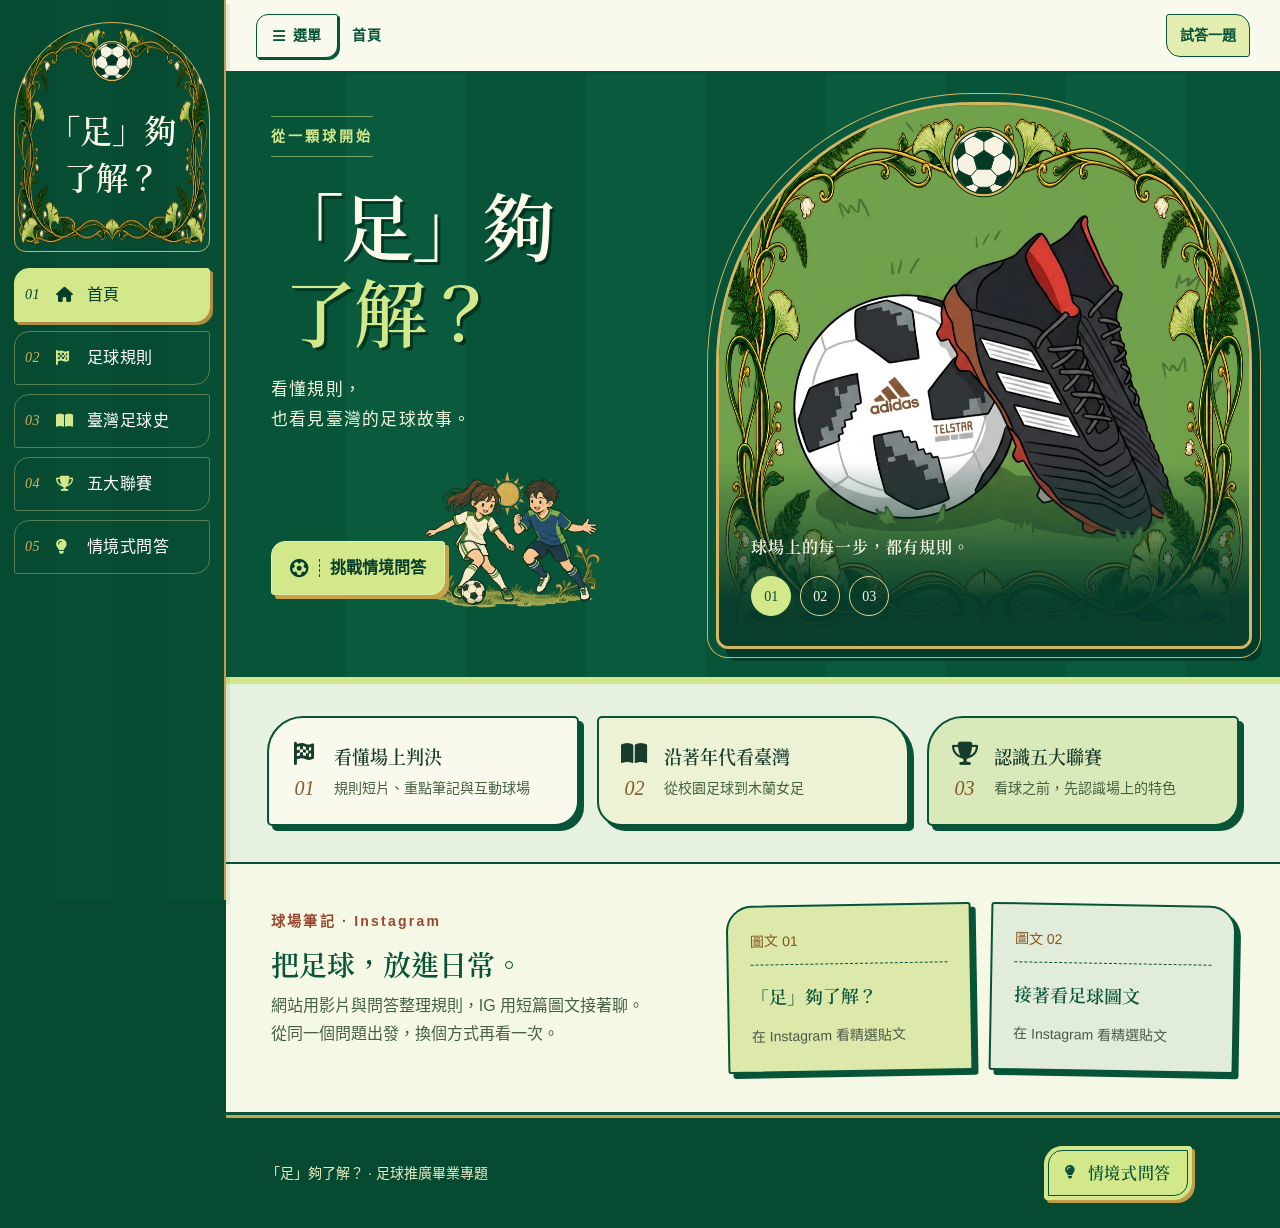
==== commit ad4b1945: "Add files via upload" ====
--- a/docs/index.html
+++ b/docs/index.html
@@ -1,4 +1,8 @@
-<!doctype html><html lang="zh-Hant"><head><meta charset="utf-8"><meta name="viewport" content="width=device-width, initial-scale=1"><meta name="description" content="「足」夠了解？足球專題互動網站：規則影片、互動球場、臺灣足球史、五大聯賽與情境式問答。"><meta name="theme-color" content="#075438"><title>「足」夠了解？｜足球專題互動網站</title><link rel="icon" type="image/svg+xml" href="data:image/svg+xml,%3Csvg xmlns='http://www.w3.org/2000/svg' viewBox='0 0 32 32'%3E%3Crect width='32' height='32' rx='8' fill='%23163e32'/%3E%3Ccircle cx='16' cy='16' r='11' fill='%23f5efde'/%3E%3Cpath d='m16 10 6 4-2 7h-8l-2-7z' fill='%23163e32'/%3E%3C/svg%3E"><link rel="stylesheet" href="assets/bootstrap.min.css"><link rel="stylesheet" href="assets/fontawesome.min.css"><link rel="stylesheet" href="styles.css"><link rel="stylesheet" href="matchday.css"></head><body><a class="skip-link" href="#main-content">跳到主要內容</a><div class="d-flex" id="wrapper">
+<!doctype html><html lang="zh-Hant"><head><meta charset="utf-8"><meta name="viewport" content="width=device-width, initial-scale=1"><meta name="description" content="「足」夠了解？足球專題互動網站：規則影片、互動球場、臺灣足球史、五大聯賽與情境式問答。"><meta name="theme-color" content="#075438"><title>「足」夠了解？｜足球專題互動網站</title><link rel="icon" type="image/svg+xml" href="data:image/svg+xml,%3Csvg xmlns='http://www.w3.org/2000/svg' viewBox='0 0 32 32'%3E%3Crect width='32' height='32' rx='8' fill='%23163e32'/%3E%3Ccircle cx='16' cy='16' r='11' fill='%23f5efde'/%3E%3Cpath d='m16 10 6 4-2 7h-8l-2-7z' fill='%23163e32'/%3E%3C/svg%3E"><link rel="stylesheet" href="assets/bootstrap.min.css"><link rel="stylesheet" href="assets/fontawesome.min.css"><link rel="stylesheet" href="styles.css"><link rel="stylesheet" href="matchday.css"><script
+  data-goatcounter="https://footballweb-vu83.goatcounter.com/count"
+  async
+  src="https://gc.zgo.at/count.js">
+</script></head><body><a class="skip-link" href="#main-content">跳到主要內容</a><div class="d-flex" id="wrapper">
   <div class="bg-football-green text-white shadow-lg" id="sidebar-wrapper" aria-label="主要導覽">
     <a class="sidebar-heading" href="#home"><span class="brand-title"><span>「足」夠</span><span>了解？</span></span></a>
     <div class="list-group list-group-flush my-3">
@@ -260,9 +264,9 @@
                 <h6 class="fw-bold text-dark mb-2 fs-6"><i class="fa-solid fa-film text-danger me-1"></i> 本期影音紀事</h6>
                 <div class="video-ribbon">
                   <button class="btn btn-outline-success btn-sm history-video" aria-label="播放 6. 戰後餘生" onclick="openVideoModal('6. 戰後餘生', 'KVFraKZENtY')"><i class="fa-solid fa-play-circle" aria-hidden="true"></i>6. 戰後餘生</button>
-                  <span class="planned-video" aria-label="影片準備中">7. 亞洲足球王國<small>影片準備中</small></span>
-                  <span class="planned-video" aria-label="影片準備中">8. 亞運金牌秘密<small>影片準備中</small></span>
-                  <span class="planned-video" aria-label="影片準備中">9. 華僑外交傳奇<small>影片準備中</small></span>
+                  <button class="btn btn-outline-success btn-sm" onclick="openVideoModal('7. 亞洲足球王國', 'hKpfWZwjfp8')"><i class="fa-solid fa-play-circle me-2" aria-hidden="true"></i>7. 亞洲足球王國</button>
+                  <button class="btn btn-outline-success btn-sm" onclick="openVideoModal('8. 亞運金牌秘密', 'E3oj_uKRuWw')"><i class="fa-solid fa-play-circle me-2" aria-hidden="true"></i>8. 亞運金牌秘密</button>
+                  <button class="btn btn-outline-success btn-sm" onclick="openVideoModal('9. 華僑外交傳奇', 'r9T-a0iNJqU')"><i class="fa-solid fa-play-circle me-2" aria-hidden="true"></i>9. 華僑外交傳奇</button>
                   <span class="planned-video" aria-label="影片準備中">10. 迷彩魂<small>影片準備中</small></span>
                   <span class="planned-video" aria-label="影片準備中">11. 生存戰<small>影片準備中</small></span>
                   <span class="planned-video" aria-label="影片準備中">12. 1967狂熱<small>影片準備中</small></span>
@@ -377,7 +381,7 @@
             <div class="tab-pane fade" id="premier" role="tabpanel">
               <div class="row align-items-center">
                 <div class="col-md-5 text-center mb-4 mb-md-0">
-                  <div class="league-seal">英超</div>
+                  <figure class="league-art"><img src="assets/media/league-premier.webp" alt="英格蘭超級聯賽獅子標誌插畫" width="1254" height="1254" loading="lazy" decoding="async"></figure>
                 </div>
                 <div class="col-md-7">
                   <h3 class="fw-bold text-dark mb-2">英格蘭超級聯賽 (Premier League)</h3>
@@ -393,7 +397,7 @@
             <div class="tab-pane fade" id="laliga" role="tabpanel">
               <div class="row align-items-center">
                 <div class="col-md-5 text-center mb-4 mb-md-0">
-                  <div class="league-seal">西甲</div>
+                  <figure class="league-art"><img src="assets/media/league-laliga.webp" alt="西班牙甲級聯賽標誌插畫" width="1254" height="1254" loading="lazy" decoding="async"></figure>
                 </div>
                 <div class="col-md-7">
                   <h3 class="fw-bold text-dark mb-2">西班牙甲級聯賽 (La Liga)</h3>
@@ -409,7 +413,7 @@
             <div class="tab-pane fade" id="bundesliga" role="tabpanel">
               <div class="row align-items-center">
                 <div class="col-md-5 text-center mb-4 mb-md-0">
-                  <div class="league-seal">德甲</div>
+                  <figure class="league-art"><img src="assets/media/league-bundesliga.webp" alt="德國甲級聯賽踢球人形標誌插畫" width="1254" height="1254" loading="lazy" decoding="async"></figure>
                 </div>
                 <div class="col-md-7">
                   <h3 class="fw-bold text-dark mb-2">德國甲級聯賽 (Bundesliga)</h3>
@@ -425,7 +429,7 @@
             <div class="tab-pane fade" id="seriea" role="tabpanel">
               <div class="row align-items-center">
                 <div class="col-md-5 text-center mb-4 mb-md-0">
-                  <div class="league-seal">義甲</div>
+                  <figure class="league-art"><img src="assets/media/league-seriea.webp" alt="義大利甲級聯賽字母 A 標誌插畫" width="1254" height="1254" loading="lazy" decoding="async"></figure>
                 </div>
                 <div class="col-md-7">
                   <h3 class="fw-bold text-dark mb-2">義大利甲級聯賽 (Serie A)</h3>
@@ -441,7 +445,7 @@
             <div class="tab-pane fade" id="ligue1" role="tabpanel">
               <div class="row align-items-center">
                 <div class="col-md-5 text-center mb-4 mb-md-0">
-                  <div class="league-seal">法甲</div>
+                  <figure class="league-art"><img src="assets/media/league-ligue1.webp" alt="法國甲級聯賽 L1 標誌插畫" width="1254" height="1254" loading="lazy" decoding="async"></figure>
                 </div>
                 <div class="col-md-7">
                   <h3 class="fw-bold text-dark mb-2">法國甲級聯賽 (Ligue 1)</h3>
@@ -466,7 +470,7 @@
         <div class="section-header bg-dark"><h2 tabindex="-1" class="fw-bold mb-0 text-white"><i class="fa-solid fa-user-ninja me-2"></i>球員位置詳情</h2></div>
         <div class="card border-0 shadow-lg rounded-4 overflow-hidden mb-5">
           <div class="row g-0">
-            <div class="col-md-5"><img id="posDetailImg" src="" class="img-fluid h-100 object-fit-cover w-100" style="min-height: 300px;"></div>
+            <div class="col-md-5 position-art-column"><img id="posDetailImg" class="position-illustration" width="1254" height="1254" alt="" decoding="async"></div>
             <div class="col-md-7 d-flex flex-column justify-content-center p-5 bg-white">
               <h2 id="posDetailTitle" class="fw-bold text-success mb-3"></h2>
               <p id="posDetailDesc" class="fs-5 lh-lg text-secondary mb-4"></p>
@@ -482,7 +486,7 @@
           <h2 tabindex="-1" class="fw-bold mb-0 text-white"><i class="fa-solid fa-book-journal-whills me-2"></i>歷史年表詳細紀事</h2>
         </div>
         <div class="card border-0 shadow-lg rounded-4 overflow-hidden mb-5 bg-white">
-          <img id="histDetailImg" src="" class="card-img-top object-fit-cover" style="height: 300px;">
+          <figure class="history-era-media"><img id="histDetailImg" width="1536" height="1024" alt="" decoding="async"></figure>
           <div class="card-body p-4 p-md-5">
             <h3 id="histDetailTitle" class="fw-bold text-success mb-4 text-center border-bottom pb-3"></h3>
             <div class="row g-4 mt-2">
@@ -528,4 +532,4 @@
 </div>
  
 <div class="modal fade" id="questionModal" tabindex="-1" aria-labelledby="questionModalLabel"><div class="modal-dialog modal-dialog-centered"><div class="modal-content"><div class="modal-header"><h2 id="questionModalLabel" class="modal-title fs-5">情境式問答</h2><button type="button" class="btn-close" data-bs-dismiss="modal" aria-label="稍後作答"></button></div><div class="modal-body p-4"><span id="questionCategory" class="eyebrow"></span><h3 id="questionText" class="mt-3"></h3><div id="optionsContainer" class="quiz-options"><button id="btnOptionA" class="btn btn-outline-success"></button><button id="btnOptionB" class="btn btn-outline-success"></button></div><div id="resultFeedback" hidden aria-live="polite"><h4 id="resultText"></h4><p id="answerExplanation"></p><a id="answerSource" target="_blank" rel="noopener noreferrer">查看相關資料</a></div><button id="nextQuestion" class="btn btn-success mt-3 w-100" hidden>繼續抽題</button></div></div></div></div>
-<script src="assets/bootstrap.bundle.min.js"></script><script src="data.js"></script><script src="pitch-data.js"></script><script src="app.js"></script></body></html>+<script src="assets/bootstrap.bundle.min.js"></script><script src="data.js"></script><script src="pitch-data.js"></script><script src="app.js"></script></body></html>
--- a/docs/matchday.css
+++ b/docs/matchday.css
@@ -558,3 +558,59 @@
   .draw-card { --medallion-size: 24px; --medallion-top: 9px; min-height: 172px; padding-top: 30px; }
   .hero-copy h1 { font-size: min(clamp(3.5rem, 13.2vw, 5.2rem), 23cqi); }
 }
+
+
+/* Uploaded project illustrations: preserve every image's full composition. */
+.history-era-media {
+  margin: 0;
+  padding: clamp(12px, 2vw, 24px);
+  background: #f0f5e4;
+  border-bottom: 1px solid #c59d46;
+}
+#histDetailImg {
+  display: block;
+  width: 100%;
+  max-width: 900px;
+  height: auto;
+  max-height: none;
+  margin-inline: auto;
+  object-fit: contain;
+}
+.position-art-column {
+  display: grid;
+  place-items: center;
+  padding: clamp(18px, 2.4vw, 32px);
+  background: #fff;
+  border-right: 1px solid #c5a34f66;
+}
+.position-illustration {
+  display: block;
+  width: 100%;
+  max-width: 440px;
+  height: auto;
+  object-fit: contain;
+}
+.league-art {
+  width: min(100%, 280px);
+  margin: 12px auto;
+  padding: clamp(14px, 2vw, 24px);
+  background: #fff;
+  border: 1px solid #075438;
+  border-bottom: 4px solid #c59d46;
+  border-radius: 20px 3px 20px 3px;
+  box-shadow: 5px 5px 0 #d3e0b7;
+}
+.league-art img {
+  display: block;
+  width: 100%;
+  height: auto;
+  object-fit: contain;
+}
+@media (max-width: 767px) {
+  .position-art-column {
+    border-right: 0;
+    border-bottom: 1px solid #c5a34f66;
+  }
+  .position-illustration { max-width: 320px; }
+  .league-art { width: min(100%, 230px); }
+}
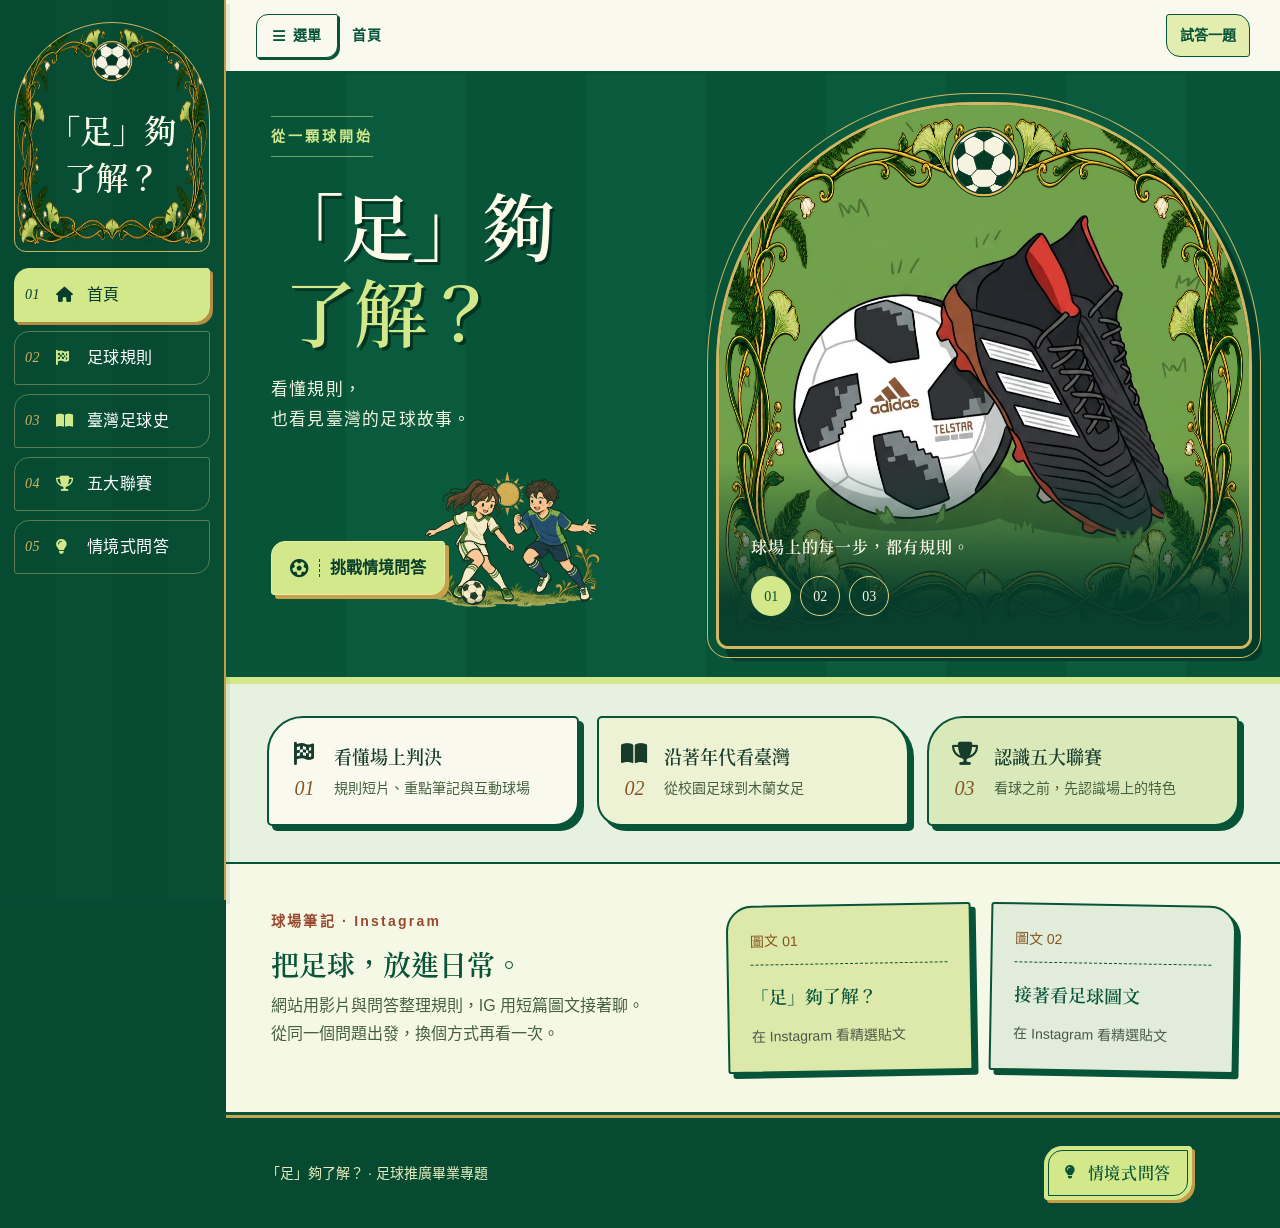
==== commit 328c9292: "Add files via upload" ====
--- a/docs/index.html
+++ b/docs/index.html
@@ -1,4 +1,4 @@
-<!doctype html><html lang="zh-Hant"><head><meta charset="utf-8"><meta name="viewport" content="width=device-width, initial-scale=1"><meta name="description" content="「足」夠了解？足球專題互動網站：規則影片、互動球場、臺灣足球史、五大聯賽與情境式問答。"><meta name="theme-color" content="#075438"><title>「足」夠了解？｜足球專題互動網站</title><link rel="icon" type="image/svg+xml" href="data:image/svg+xml,%3Csvg xmlns='http://www.w3.org/2000/svg' viewBox='0 0 32 32'%3E%3Crect width='32' height='32' rx='8' fill='%23163e32'/%3E%3Ccircle cx='16' cy='16' r='11' fill='%23f5efde'/%3E%3Cpath d='m16 10 6 4-2 7h-8l-2-7z' fill='%23163e32'/%3E%3C/svg%3E"><link rel="stylesheet" href="assets/bootstrap.min.css"><link rel="stylesheet" href="assets/fontawesome.min.css"><link rel="stylesheet" href="styles.css"><link rel="stylesheet" href="matchday.css"><script
+<!doctype html><html lang="zh-Hant"><head><meta charset="utf-8"><meta name="viewport" content="width=device-width, initial-scale=1"><meta name="description" content="「足」夠了解？足球專題互動網站：規則影片、互動球場、臺灣足球史、五大聯賽與情境式問答。"><meta name="theme-color" content="#075438"><title>「足」夠了解？｜足球專題互動網站</title><link rel="icon" type="image/svg+xml" href="data:image/svg+xml,%3Csvg xmlns='http://www.w3.org/2000/svg' viewBox='0 0 32 32'%3E%3Crect width='32' height='32' rx='8' fill='%23163e32'/%3E%3Ccircle cx='16' cy='16' r='11' fill='%23f5efde'/%3E%3Cpath d='m16 10 6 4-2 7h-8l-2-7z' fill='%23163e32'/%3E%3C/svg%3E"><link rel="stylesheet" href="assets/bootstrap.min.css"><link rel="stylesheet" href="assets/fontawesome.min.css"><link rel="stylesheet" href="styles.css?v=visual-20261028h"><link rel="stylesheet" href="matchday.css?v=visual-20261028h"><script
   data-goatcounter="https://footballweb-vu83.goatcounter.com/count"
   async
   src="https://gc.zgo.at/count.js">
@@ -222,7 +222,7 @@
             <div class="timeline-content shadow-sm border-top border-success border-4 hover-float">
               <h4 class="text-success fw-bold">1910 - 1920年代</h4>
               <p class="fw-bold fs-5 mb-1">校園足球的傳入與萌芽</p>
-              <p class="text-muted mb-3">松岡正男成立蹴球部、宣教士萬榮華引進足球，校園間的賽事逐漸增加。</p>
+              <p class="text-muted mb-3">校園逐漸出現足球活動，萬榮華在臺南長老教中學推廣足球，地方聯盟與盃賽也陸續成立。</p>
               <button class="btn btn-sm btn-outline-success rounded-pill px-3 mb-3" onclick="showHistoryDetails('era1')">查看歷史年表 </button>
               
               <div class="border-top border-success border-opacity-25 pt-3">
@@ -240,7 +240,7 @@
             <div class="timeline-content shadow-sm border-top border-success border-4 hover-float">
               <h4 class="text-success fw-bold">1930 - 1945年</h4>
               <p class="fw-bold fs-5 mb-1">日治時期的巔峰與戰時體制</p>
-              <p class="text-muted mb-3">全島蹴球大會開打，長榮中學進軍「足球甲子園」，足球也受到戰時體制影響。</p>
+              <p class="text-muted mb-3">全島蹴球大會開打。長老教中學在 1934 年赴日交流；長榮中學則在 1940 年以全島冠軍身分參加南甲子園正式大會。這段時期的校園，也面對神社參拜爭議及戰時體制的影響。</p>
               <button class="btn btn-sm btn-outline-success rounded-pill px-3 mb-3" onclick="showHistoryDetails('era2')">查看歷史年表 </button>
               
               <div class="border-top border-success border-opacity-25 pt-3">
@@ -257,7 +257,7 @@
             <div class="timeline-content shadow-sm border-top border-success border-4 hover-float">
               <h4 class="text-success fw-bold">1946 - 1960年代</h4>
               <p class="fw-bold fs-5 mb-1">戰後初期與港腳金牌時代</p>
-              <p class="text-muted mb-3">省運會衝突爆發，徵召香港球員組成「港台聯軍」蟬聯亞運金牌與默迪卡盃。</p>
+              <p class="text-muted mb-3">戰後省運留下球場衝突的紀錄；以香港球員為主的代表隊連奪兩屆亞運金牌，並在默迪卡盃取得冠軍成績。</p>
               <button class="btn btn-sm btn-outline-success rounded-pill px-3 mb-3" onclick="showHistoryDetails('era3')">查看歷史年表 </button>
               
               <div class="border-top border-success border-opacity-25 pt-3">
@@ -279,7 +279,7 @@
             <div class="timeline-content shadow-sm border-top border-success border-4 hover-float">
               <h4 class="text-success fw-bold">1970 - 1980年代</h4>
               <p class="fw-bold fs-5 mb-1">外交轉折與木蘭奇蹟</p>
-              <p class="text-muted mb-3">外交困局開啟大洋洲流浪時期；木蘭女足亞洲盃三連霸，震撼國際足壇。</p>
+              <p class="text-muted mb-3">本土球員的培育與選拔持續發展，代表隊也經歷離開亞足聯與轉往大洋洲參賽；木蘭女足成軍後贏得亞洲盃冠軍。</p>
               <button class="btn btn-sm btn-outline-success rounded-pill px-3 mb-3" onclick="showHistoryDetails('era4')">查看歷史年表 </button>
               
               <div class="border-top border-success border-opacity-25 pt-3">
@@ -366,7 +366,7 @@
               <div class="row align-items-center">
                 <div class="col-md-5 text-center mb-4 mb-md-0">
                   <div class="rounded-circle bg-success bg-opacity-10 d-flex align-items-center justify-content-center mx-auto" style="width: 200px; height: 200px;">
-                    <i class="fa-solid fa-map-location-dot text-success" style="font-size: 5rem;"></i>
+                    <i class="fa-solid fa-map-location-dot text-success" style="font-size: 5rem;" aria-hidden="true"></i>
                   </div>
                 </div>
                 <div class="col-md-7">
@@ -381,7 +381,7 @@
             <div class="tab-pane fade" id="premier" role="tabpanel">
               <div class="row align-items-center">
                 <div class="col-md-5 text-center mb-4 mb-md-0">
-                  <figure class="league-art"><img src="assets/media/league-premier.webp" alt="英格蘭超級聯賽獅子標誌插畫" width="1254" height="1254" loading="lazy" decoding="async"></figure>
+                  <figure class="league-art"><img src="assets/media/league-premier.webp" alt="英格蘭超級聯賽獅子標誌插畫" width="1254" height="1254" loading="lazy" decoding="async" style="display:block;width:100%;height:auto;object-fit:contain"></figure>
                 </div>
                 <div class="col-md-7">
                   <h3 class="fw-bold text-dark mb-2">英格蘭超級聯賽 (Premier League)</h3>
@@ -397,7 +397,7 @@
             <div class="tab-pane fade" id="laliga" role="tabpanel">
               <div class="row align-items-center">
                 <div class="col-md-5 text-center mb-4 mb-md-0">
-                  <figure class="league-art"><img src="assets/media/league-laliga.webp" alt="西班牙甲級聯賽標誌插畫" width="1254" height="1254" loading="lazy" decoding="async"></figure>
+                  <figure class="league-art"><img src="assets/media/league-laliga.webp" alt="西班牙甲級聯賽標誌插畫" width="1254" height="1254" loading="lazy" decoding="async" style="display:block;width:100%;height:auto;object-fit:contain"></figure>
                 </div>
                 <div class="col-md-7">
                   <h3 class="fw-bold text-dark mb-2">西班牙甲級聯賽 (La Liga)</h3>
@@ -413,7 +413,7 @@
             <div class="tab-pane fade" id="bundesliga" role="tabpanel">
               <div class="row align-items-center">
                 <div class="col-md-5 text-center mb-4 mb-md-0">
-                  <figure class="league-art"><img src="assets/media/league-bundesliga.webp" alt="德國甲級聯賽踢球人形標誌插畫" width="1254" height="1254" loading="lazy" decoding="async"></figure>
+                  <figure class="league-art"><img src="assets/media/league-bundesliga.webp" alt="德國甲級聯賽踢球人形標誌插畫" width="1254" height="1254" loading="lazy" decoding="async" style="display:block;width:100%;height:auto;object-fit:contain"></figure>
                 </div>
                 <div class="col-md-7">
                   <h3 class="fw-bold text-dark mb-2">德國甲級聯賽 (Bundesliga)</h3>
@@ -429,7 +429,7 @@
             <div class="tab-pane fade" id="seriea" role="tabpanel">
               <div class="row align-items-center">
                 <div class="col-md-5 text-center mb-4 mb-md-0">
-                  <figure class="league-art"><img src="assets/media/league-seriea.webp" alt="義大利甲級聯賽字母 A 標誌插畫" width="1254" height="1254" loading="lazy" decoding="async"></figure>
+                  <figure class="league-art"><img src="assets/media/league-seriea.webp" alt="義大利甲級聯賽字母 A 標誌插畫" width="1254" height="1254" loading="lazy" decoding="async" style="display:block;width:100%;height:auto;object-fit:contain"></figure>
                 </div>
                 <div class="col-md-7">
                   <h3 class="fw-bold text-dark mb-2">義大利甲級聯賽 (Serie A)</h3>
@@ -445,7 +445,7 @@
             <div class="tab-pane fade" id="ligue1" role="tabpanel">
               <div class="row align-items-center">
                 <div class="col-md-5 text-center mb-4 mb-md-0">
-                  <figure class="league-art"><img src="assets/media/league-ligue1.webp" alt="法國甲級聯賽 L1 標誌插畫" width="1254" height="1254" loading="lazy" decoding="async"></figure>
+                  <figure class="league-art"><img src="assets/media/league-ligue1.webp" alt="法國甲級聯賽 L1 標誌插畫" width="1254" height="1254" loading="lazy" decoding="async" style="display:block;width:100%;height:auto;object-fit:contain"></figure>
                 </div>
                 <div class="col-md-7">
                   <h3 class="fw-bold text-dark mb-2">法國甲級聯賽 (Ligue 1)</h3>
@@ -470,7 +470,7 @@
         <div class="section-header bg-dark"><h2 tabindex="-1" class="fw-bold mb-0 text-white"><i class="fa-solid fa-user-ninja me-2"></i>球員位置詳情</h2></div>
         <div class="card border-0 shadow-lg rounded-4 overflow-hidden mb-5">
           <div class="row g-0">
-            <div class="col-md-5 position-art-column"><img id="posDetailImg" class="position-illustration" width="1254" height="1254" alt="" decoding="async"></div>
+            <div class="col-md-5 position-art-column"><img id="posDetailImg" class="position-illustration" width="1254" height="1254" alt="" decoding="async" style="display:block;width:100%;height:auto;object-fit:contain"></div>
             <div class="col-md-7 d-flex flex-column justify-content-center p-5 bg-white">
               <h2 id="posDetailTitle" class="fw-bold text-success mb-3"></h2>
               <p id="posDetailDesc" class="fs-5 lh-lg text-secondary mb-4"></p>
@@ -486,16 +486,17 @@
           <h2 tabindex="-1" class="fw-bold mb-0 text-white"><i class="fa-solid fa-book-journal-whills me-2"></i>歷史年表詳細紀事</h2>
         </div>
         <div class="card border-0 shadow-lg rounded-4 overflow-hidden mb-5 bg-white">
-          <figure class="history-era-media"><img id="histDetailImg" width="1536" height="1024" alt="" decoding="async"></figure>
+          <figure class="history-era-media"><img id="histDetailImg" width="1536" height="1024" alt="" decoding="async" style="display:block;width:100%;height:auto;object-fit:contain"></figure>
           <div class="card-body p-4 p-md-5">
             <h3 id="histDetailTitle" class="fw-bold text-success mb-4 text-center border-bottom pb-3"></h3>
+            <p id="histDetailIntro" class="history-era-intro"></p>
             <div class="row g-4 mt-2">
               <div class="col-md-4">
                 <div class="list-group shadow-sm rounded-4" id="histYearList" style="max-height: 400px; overflow-y: auto;"></div>
               </div>
               <div class="col-md-8">
                 <div class="card h-100 border-success border-2 shadow-sm rounded-4 bg-light">
-                  <div class="card-body p-4 p-md-5 d-flex flex-column justify-content-center transition-all" id="histEventContent">
+                  <div class="card-body p-4 p-md-5 d-flex flex-column justify-content-start transition-all" id="histEventContent" aria-live="polite">
                     <div class="text-center text-muted">
                       <i class="fa-solid fa-hand-pointer fs-1 mb-3 pulse-icon text-success"></i>
                       <h4 class="fw-bold">請點擊左側年份</h4>
@@ -532,4 +533,4 @@
 </div>
  
 <div class="modal fade" id="questionModal" tabindex="-1" aria-labelledby="questionModalLabel"><div class="modal-dialog modal-dialog-centered"><div class="modal-content"><div class="modal-header"><h2 id="questionModalLabel" class="modal-title fs-5">情境式問答</h2><button type="button" class="btn-close" data-bs-dismiss="modal" aria-label="稍後作答"></button></div><div class="modal-body p-4"><span id="questionCategory" class="eyebrow"></span><h3 id="questionText" class="mt-3"></h3><div id="optionsContainer" class="quiz-options"><button id="btnOptionA" class="btn btn-outline-success"></button><button id="btnOptionB" class="btn btn-outline-success"></button></div><div id="resultFeedback" hidden aria-live="polite"><h4 id="resultText"></h4><p id="answerExplanation"></p><a id="answerSource" target="_blank" rel="noopener noreferrer">查看相關資料</a></div><button id="nextQuestion" class="btn btn-success mt-3 w-100" hidden>繼續抽題</button></div></div></div></div>
-<script src="assets/bootstrap.bundle.min.js"></script><script src="data.js"></script><script src="pitch-data.js"></script><script src="app.js"></script></body></html>
+<script src="assets/bootstrap.bundle.min.js"></script><script src="data.js?v=visual-20261028h"></script><script src="pitch-data.js?v=visual-20261028h"></script><script src="app.js?v=visual-20261028h"></script></body></html>
--- a/docs/matchday.css
+++ b/docs/matchday.css
@@ -570,7 +570,7 @@
 #histDetailImg {
   display: block;
   width: 100%;
-  max-width: 900px;
+  max-width: 760px;
   height: auto;
   max-height: none;
   margin-inline: auto;
@@ -586,19 +586,22 @@
 .position-illustration {
   display: block;
   width: 100%;
-  max-width: 440px;
+  max-width: 360px;
   height: auto;
   object-fit: contain;
 }
 .league-art {
-  width: min(100%, 280px);
+  box-sizing: border-box;
+  display: grid;
+  place-items: center;
+  width: min(100%, 200px);
+  aspect-ratio: 1 / 1;
   margin: 12px auto;
-  padding: clamp(14px, 2vw, 24px);
+  padding: 30px;
   background: #fff;
-  border: 1px solid #075438;
-  border-bottom: 4px solid #c59d46;
-  border-radius: 20px 3px 20px 3px;
-  box-shadow: 5px 5px 0 #d3e0b7;
+  border: 0;
+  border-radius: 50%;
+  box-shadow: 0 0 0 8px #0754381a;
 }
 .league-art img {
   display: block;
@@ -612,5 +615,16 @@
     border-bottom: 1px solid #c5a34f66;
   }
   .position-illustration { max-width: 320px; }
-  .league-art { width: min(100%, 230px); }
-}
+}
+
+/* Expanded history copy retains the original chronology and year controls. */
+.history-era-intro {
+  color: #38583f;
+  font-size: 1.125rem;
+  line-height: 1.9;
+  margin: 0 0 28px;
+}
+#histEventContent p:last-child { margin-bottom: 0; }
+@media (max-width: 600px) {
+  .history-era-intro { font-size: 1rem; }
+}
